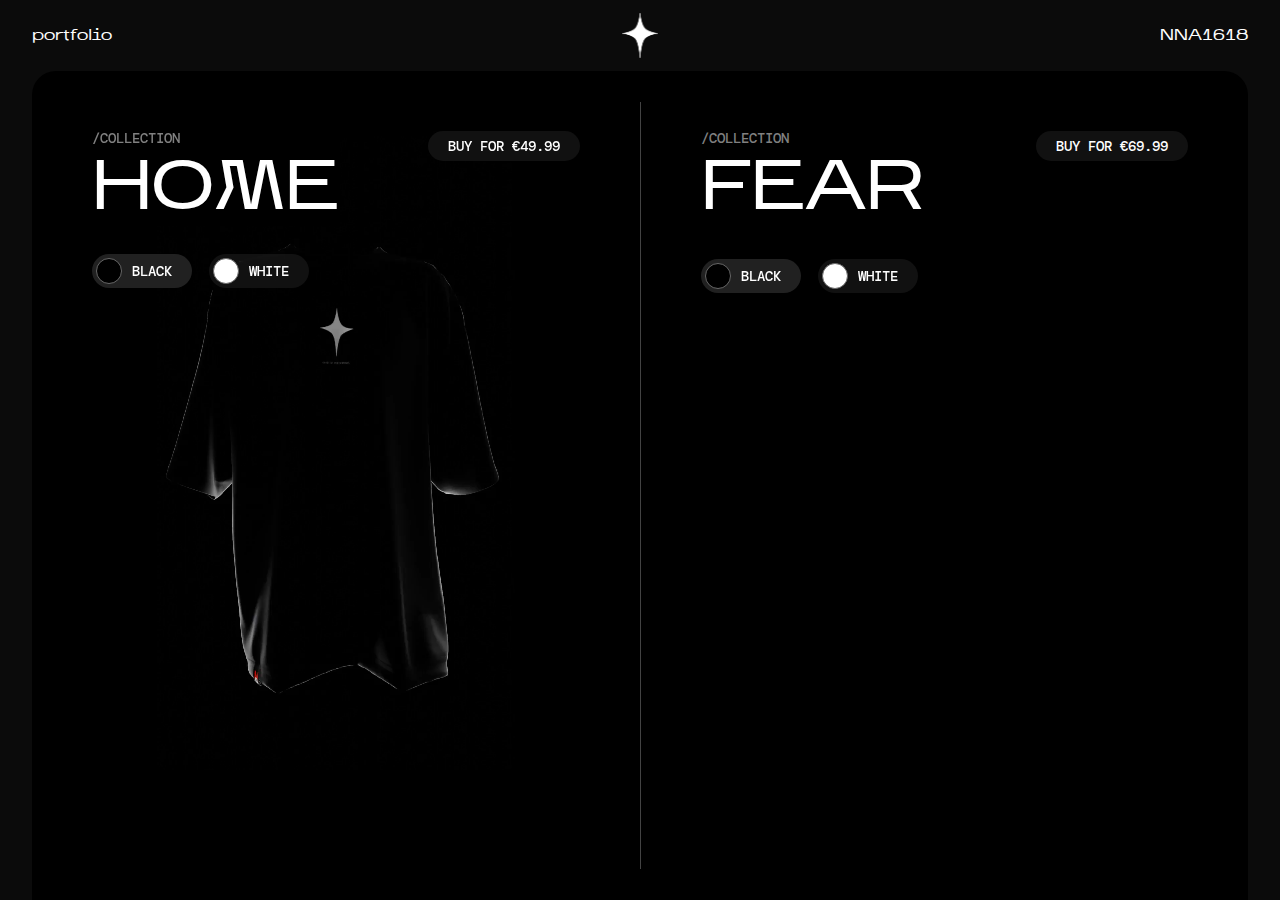
==== selectPage.html @ 1e80dc97 "Initial commit" ====
<!DOCTYPE html>
<html lang="en">
	<head>
		<meta charset="UTF-8" />
		<meta name="viewport" content="width=device-width, initial-scale=1.0" />
		<link rel="stylesheet" href="assets/styles/output.css" />

		<title>NNA1618</title>
	</head>
	<body class="bg-[#0B0B0B] h-screen">
		<div class="px-[32px] h-full">
			<div
				class="grid grid-cols-3 justify-between items-center py-[13px]"
				style="grid-template-columns: 100px 100px 100px"
			>
				<a href="/index.html" class="">
					<p class="text-left">portfolio</p>
				</a>
				<a href="/index.html" class="flex justify-center">
					<img src="./assets/img/star.png" alt="" class="h-[45px]" />
				</a>
				<a href="/index.html" class="">
					<p class="text-right">NNA1618</p>
				</a>
			</div>

			<div
				class="rounded-t-[24px] h-full bg-black overflow-hidden wrapper relative"
			>
				<div class="flex flex-row justify-between w-full h-full">
					<!-- левая карточка  -->
					<div class="p-[60px] flex flex-row w-full">
						<div
							class="bg-black z-50 movable-block overflow-hidden"
							id="movable-block"
						>
							<div
								class="h-full flex flex-col items-center justify-stretch"
								id="item-block1"
							>
								<div
									class="flex flex-col gap-[12px] movable-text h-full w-fit mr-auto justify-center"
									id="item-block1-margin"
								>
									<p
										class="font-dmMono text-sm uppercase leading-none text-[#808080] pl-0"
										id="movable-text"
									>
										/collection
									</p>

									<h2
										class="text-[70px] leading-none uppercase transition-all duration-700"
										id="movable-text-2"
									>
										home
									</h2>
								</div>

								<div
									class="hidden mb-[77px] scroll-image flex-col justify-center gap-[21px] place-self-center"
									id="hidden-scroll"
								>
									<img
										src="/assets/svg/scroll.svg"
										alt=""
										class="h-[77px]"
									/>
									<p
										class="text-base uppercase font-dmMono text-[#808080]"
									>
										SCROLL FOR MORE
									</p>
								</div>
							</div>

							<div
								class="h-full w-full flex flex-row justify-center items-center gap-[211px] hidden"
								id="item-block2"
							>
								<div
									class="w-fit h-fit"
									id="hover-video-parent"
								>
									<video
										class="rounded-lg shadow-lg h-[71dvh]"
										id="video-without-slide"
										muted
									>
										<source
											src="./assets/videos/home black.mp4"
										/>
										Your browser does not support the video
										tag.
									</video>
								</div>
								<div
									class="flex flex-col gap-[60px] max-w-[470px]"
								>
									<div class="flex flex-col gap-[20px]">
										<button
											class="w-fit"
											onclick="unMoveLeftBlock()"
										>
											<p
												class="font-dmMono text-sm text-[#808080] uppercase leading-none"
											>
												<- BACK TO STORE
											</p>
										</button>

										<h2 class="text-[70px] uppercase">
											home
										</h2>
									</div>

									<p
										class="font-dmMono text-sm leading-[26px] uppercase text-[#C8C8C8]"
									>
										Lorem ipsum dolor sit amet consectetur.
										Tempus proin eget sagittis habitant
										sagittis. Et dolor nibh non neque.
										Gravida gravida proin sit eget.
										Suspendisse pellentesque facilisi ut
										turpis tempus.
									</p>
									<div
										class="flex flex-row gap-[17px] relative z-10"
									>
										<div
											class="bg-[#8B8B8B3D] rounded-[111px] pl-[4px] py-[4px] pr-[20px] flex flex-row gap-2.5 items-center w-fit"
										>
											<div
												class="bg-black w-[26px] h-[26px] rounded-[111px] border-[1px] border-[#676767]"
											></div>
											<p
												class="font-dmMono text-sm leading-none uppercase"
											>
												black
											</p>
										</div>

										<div
											class="bg-[#8B8B8B1F] rounded-[111px] pl-[4px] py-[4px] pr-[20px] flex flex-row gap-2.5 items-center w-fit"
										>
											<div
												class="bg-white w-[26px] h-[26px] rounded-[111px] border-[1px] border-[#676767]"
											></div>
											<p
												class="font-dmMono text-sm leading-none uppercase"
											>
												white
											</p>
										</div>
									</div>
									<button
										class="rounded-[111px] bg-[#8B8B8B1F] py-[8px] px-[20px] h-fit hover:bg-[#8B8B8B3D] w-fit"
									>
										<p
											class="font-dmMono text-sm leading-none uppercase"
										>
											buy for €49.99
										</p>
									</button>
								</div>
							</div>
						</div>

						<div
							class="flex flex-col gap-[32px] w-full h-full relative z-10"
							id="hover-video-parent"
						>
							<div
								class="flex flex-row justify-end h-[91px] z-10"
							>
								<button
									id="animated-btn-sec-p"
									onclick="moveLeftBlock()"
									class="animated-btn-sec-p rounded-[111px] bg-[#8B8B8B1F] py-[8px] px-[20px] h-fit hover:bg-[#8B8B8B3D] hover:py-[20px] hover:px-10 transition-padding"
								>
									<p
										class="font-dmMono text-sm leading-none uppercase"
									>
										buy for €49.99
									</p>
								</button>
							</div>
							<div class="flex flex-row gap-[17px] relative z-10">
								<div
									class="bg-[#8B8B8B3D] rounded-[111px] pl-[4px] py-[4px] pr-[20px] flex flex-row gap-2.5 items-center w-fit"
								>
									<div
										class="bg-black w-[26px] h-[26px] rounded-[111px] border-[1px] border-[#676767]"
									></div>
									<p
										class="font-dmMono text-sm leading-none uppercase"
									>
										black
									</p>
								</div>

								<div
									class="bg-[#8B8B8B1F] rounded-[111px] pl-[4px] py-[4px] pr-[20px] flex flex-row gap-2.5 items-center w-fit"
								>
									<div
										class="bg-white w-[26px] h-[26px] rounded-[111px] border-[1px] border-[#676767]"
									></div>
									<p
										class="font-dmMono text-sm leading-none uppercase"
									>
										white
									</p>
								</div>
							</div>

							<video
								class="rounded-lg shadow-lg slide-in-video h-[71dvh] absolute -z-0"
								id="video"
								muted
							>
								<source src="./assets/videos/home black.mp4" />
								Your browser does not support the video tag.
							</video>
						</div>
					</div>
					<div class="py-[31px] h-full">
						<div class="bg-[#434343] h-full z-10 w-px"></div>
					</div>
					<!-- правая карточка  -->
					<div class="p-[60px] flex flex-row w-full">
						<div class="flex flex-col gap-[32px] w-full h-full">
							<div
								class="flex flex-col gap-[32px] w-full h-full relative"
								id="hover-video-parent"
							>
								<div class="flex flex-row justify-between z-10">
									<div class="flex flex-col gap-[12px]">
										<p
											class="font-dmMono text-sm uppercase leading-none text-[#808080]"
										>
											/collection
										</p>

										<h2
											class="text-[70px] leading-none uppercase"
										>
											fear
										</h2>
									</div>
									<button
										id="animated-btn-sec-p"
										class="animated-btn-sec-p rounded-[111px] bg-[#8B8B8B1F] py-[8px] px-[20px] h-fit hover:bg-[#8B8B8B3D] hover:py-[20px] hover:px-10 transition-padding"
									>
										<p
											class="font-dmMono text-sm leading-none uppercase"
										>
											buy for €69.99
										</p>
									</button>
								</div>
								<div
									class="flex flex-row gap-[17px] relative z-10"
								>
									<div
										class="bg-[#8B8B8B3D] rounded-[111px] pl-[4px] py-[4px] pr-[20px] flex flex-row gap-2.5 items-center w-fit"
									>
										<div
											class="bg-black w-[26px] h-[26px] rounded-[111px] border-[1px] border-[#676767]"
										></div>
										<p
											class="font-dmMono text-sm leading-none uppercase"
										>
											black
										</p>
									</div>

									<div
										class="bg-[#8B8B8B1F] rounded-[111px] pl-[4px] py-[4px] pr-[20px] flex flex-row gap-2.5 items-center w-fit"
									>
										<div
											class="bg-white w-[26px] h-[26px] rounded-[111px] border-[1px] border-[#676767]"
										></div>
										<p
											class="font-dmMono text-sm leading-none uppercase"
										>
											white
										</p>
									</div>
								</div>

								<video
									class="rounded-lg shadow-lg slide-in-video h-[71dvh] absolute -z-0"
									id="video"
									muted
								>
									<source src="assets/videos/sdf.mp4" />
									Your browser does not support the video tag.
								</video>
							</div>
						</div>
					</div>
				</div>
			</div>
		</div>
	</body>
	<script src="/assets/scripts/main.js"></script>
</html>
---- assets/styles/output.css ----
/*
! tailwindcss v3.4.4 | MIT License | https://tailwindcss.com
*/

/*
1. Prevent padding and border from affecting element width. (https://github.com/mozdevs/cssremedy/issues/4)
2. Allow adding a border to an element by just adding a border-width. (https://github.com/tailwindcss/tailwindcss/pull/116)
*/

*,
::before,
::after {
  box-sizing: border-box;
  /* 1 */
  border-width: 0;
  /* 2 */
  border-style: solid;
  /* 2 */
  border-color: #e5e7eb;
  /* 2 */
}

::before,
::after {
  --tw-content: '';
}

/*
1. Use a consistent sensible line-height in all browsers.
2. Prevent adjustments of font size after orientation changes in iOS.
3. Use a more readable tab size.
4. Use the user's configured `sans` font-family by default.
5. Use the user's configured `sans` font-feature-settings by default.
6. Use the user's configured `sans` font-variation-settings by default.
7. Disable tap highlights on iOS
*/

html,
:host {
  line-height: 1.5;
  /* 1 */
  -webkit-text-size-adjust: 100%;
  /* 2 */
  -moz-tab-size: 4;
  /* 3 */
  -o-tab-size: 4;
     tab-size: 4;
  /* 3 */
  font-family: ui-sans-serif, system-ui, sans-serif, "Apple Color Emoji", "Segoe UI Emoji", "Segoe UI Symbol", "Noto Color Emoji";
  /* 4 */
  font-feature-settings: normal;
  /* 5 */
  font-variation-settings: normal;
  /* 6 */
  -webkit-tap-highlight-color: transparent;
  /* 7 */
}

/*
1. Remove the margin in all browsers.
2. Inherit line-height from `html` so users can set them as a class directly on the `html` element.
*/

body {
  margin: 0;
  /* 1 */
  line-height: inherit;
  /* 2 */
}

/*
1. Add the correct height in Firefox.
2. Correct the inheritance of border color in Firefox. (https://bugzilla.mozilla.org/show_bug.cgi?id=190655)
3. Ensure horizontal rules are visible by default.
*/

hr {
  height: 0;
  /* 1 */
  color: inherit;
  /* 2 */
  border-top-width: 1px;
  /* 3 */
}

/*
Add the correct text decoration in Chrome, Edge, and Safari.
*/

abbr:where([title]) {
  -webkit-text-decoration: underline dotted;
          text-decoration: underline dotted;
}

/*
Remove the default font size and weight for headings.
*/

h1,
h2,
h3,
h4,
h5,
h6 {
  font-size: inherit;
  font-weight: inherit;
}

/*
Reset links to optimize for opt-in styling instead of opt-out.
*/

a {
  color: inherit;
  text-decoration: inherit;
}

/*
Add the correct font weight in Edge and Safari.
*/

b,
strong {
  font-weight: bolder;
}

/*
1. Use the user's configured `mono` font-family by default.
2. Use the user's configured `mono` font-feature-settings by default.
3. Use the user's configured `mono` font-variation-settings by default.
4. Correct the odd `em` font sizing in all browsers.
*/

code,
kbd,
samp,
pre {
  font-family: ui-monospace, SFMono-Regular, Menlo, Monaco, Consolas, "Liberation Mono", "Courier New", monospace;
  /* 1 */
  font-feature-settings: normal;
  /* 2 */
  font-variation-settings: normal;
  /* 3 */
  font-size: 1em;
  /* 4 */
}

/*
Add the correct font size in all browsers.
*/

small {
  font-size: 80%;
}

/*
Prevent `sub` and `sup` elements from affecting the line height in all browsers.
*/

sub,
sup {
  font-size: 75%;
  line-height: 0;
  position: relative;
  vertical-align: baseline;
}

sub {
  bottom: -0.25em;
}

sup {
  top: -0.5em;
}

/*
1. Remove text indentation from table contents in Chrome and Safari. (https://bugs.chromium.org/p/chromium/issues/detail?id=999088, https://bugs.webkit.org/show_bug.cgi?id=201297)
2. Correct table border color inheritance in all Chrome and Safari. (https://bugs.chromium.org/p/chromium/issues/detail?id=935729, https://bugs.webkit.org/show_bug.cgi?id=195016)
3. Remove gaps between table borders by default.
*/

table {
  text-indent: 0;
  /* 1 */
  border-color: inherit;
  /* 2 */
  border-collapse: collapse;
  /* 3 */
}

/*
1. Change the font styles in all browsers.
2. Remove the margin in Firefox and Safari.
3. Remove default padding in all browsers.
*/

button,
input,
optgroup,
select,
textarea {
  font-family: inherit;
  /* 1 */
  font-feature-settings: inherit;
  /* 1 */
  font-variation-settings: inherit;
  /* 1 */
  font-size: 100%;
  /* 1 */
  font-weight: inherit;
  /* 1 */
  line-height: inherit;
  /* 1 */
  letter-spacing: inherit;
  /* 1 */
  color: inherit;
  /* 1 */
  margin: 0;
  /* 2 */
  padding: 0;
  /* 3 */
}

/*
Remove the inheritance of text transform in Edge and Firefox.
*/

button,
select {
  text-transform: none;
}

/*
1. Correct the inability to style clickable types in iOS and Safari.
2. Remove default button styles.
*/

button,
input:where([type='button']),
input:where([type='reset']),
input:where([type='submit']) {
  -webkit-appearance: button;
  /* 1 */
  background-color: transparent;
  /* 2 */
  background-image: none;
  /* 2 */
}

/*
Use the modern Firefox focus style for all focusable elements.
*/

:-moz-focusring {
  outline: auto;
}

/*
Remove the additional `:invalid` styles in Firefox. (https://github.com/mozilla/gecko-dev/blob/2f9eacd9d3d995c937b4251a5557d95d494c9be1/layout/style/res/forms.css#L728-L737)
*/

:-moz-ui-invalid {
  box-shadow: none;
}

/*
Add the correct vertical alignment in Chrome and Firefox.
*/

progress {
  vertical-align: baseline;
}

/*
Correct the cursor style of increment and decrement buttons in Safari.
*/

::-webkit-inner-spin-button,
::-webkit-outer-spin-button {
  height: auto;
}

/*
1. Correct the odd appearance in Chrome and Safari.
2. Correct the outline style in Safari.
*/

[type='search'] {
  -webkit-appearance: textfield;
  /* 1 */
  outline-offset: -2px;
  /* 2 */
}

/*
Remove the inner padding in Chrome and Safari on macOS.
*/

::-webkit-search-decoration {
  -webkit-appearance: none;
}

/*
1. Correct the inability to style clickable types in iOS and Safari.
2. Change font properties to `inherit` in Safari.
*/

::-webkit-file-upload-button {
  -webkit-appearance: button;
  /* 1 */
  font: inherit;
  /* 2 */
}

/*
Add the correct display in Chrome and Safari.
*/

summary {
  display: list-item;
}

/*
Removes the default spacing and border for appropriate elements.
*/

blockquote,
dl,
dd,
h1,
h2,
h3,
h4,
h5,
h6,
hr,
figure,
p,
pre {
  margin: 0;
}

fieldset {
  margin: 0;
  padding: 0;
}

legend {
  padding: 0;
}

ol,
ul,
menu {
  list-style: none;
  margin: 0;
  padding: 0;
}

/*
Reset default styling for dialogs.
*/

dialog {
  padding: 0;
}

/*
Prevent resizing textareas horizontally by default.
*/

textarea {
  resize: vertical;
}

/*
1. Reset the default placeholder opacity in Firefox. (https://github.com/tailwindlabs/tailwindcss/issues/3300)
2. Set the default placeholder color to the user's configured gray 400 color.
*/

input::-moz-placeholder, textarea::-moz-placeholder {
  opacity: 1;
  /* 1 */
  color: #9ca3af;
  /* 2 */
}

input::placeholder,
textarea::placeholder {
  opacity: 1;
  /* 1 */
  color: #9ca3af;
  /* 2 */
}

/*
Set the default cursor for buttons.
*/

button,
[role="button"] {
  cursor: pointer;
}

/*
Make sure disabled buttons don't get the pointer cursor.
*/

:disabled {
  cursor: default;
}

/*
1. Make replaced elements `display: block` by default. (https://github.com/mozdevs/cssremedy/issues/14)
2. Add `vertical-align: middle` to align replaced elements more sensibly by default. (https://github.com/jensimmons/cssremedy/issues/14#issuecomment-634934210)
   This can trigger a poorly considered lint error in some tools but is included by design.
*/

img,
svg,
video,
canvas,
audio,
iframe,
embed,
object {
  display: block;
  /* 1 */
  vertical-align: middle;
  /* 2 */
}

/*
Constrain images and videos to the parent width and preserve their intrinsic aspect ratio. (https://github.com/mozdevs/cssremedy/issues/14)
*/

img,
video {
  max-width: 100%;
  height: auto;
}

/* Make elements with the HTML hidden attribute stay hidden by default */

[hidden] {
  display: none;
}

*, ::before, ::after {
  --tw-border-spacing-x: 0;
  --tw-border-spacing-y: 0;
  --tw-translate-x: 0;
  --tw-translate-y: 0;
  --tw-rotate: 0;
  --tw-skew-x: 0;
  --tw-skew-y: 0;
  --tw-scale-x: 1;
  --tw-scale-y: 1;
  --tw-pan-x:  ;
  --tw-pan-y:  ;
  --tw-pinch-zoom:  ;
  --tw-scroll-snap-strictness: proximity;
  --tw-gradient-from-position:  ;
  --tw-gradient-via-position:  ;
  --tw-gradient-to-position:  ;
  --tw-ordinal:  ;
  --tw-slashed-zero:  ;
  --tw-numeric-figure:  ;
  --tw-numeric-spacing:  ;
  --tw-numeric-fraction:  ;
  --tw-ring-inset:  ;
  --tw-ring-offset-width: 0px;
  --tw-ring-offset-color: #fff;
  --tw-ring-color: rgb(59 130 246 / 0.5);
  --tw-ring-offset-shadow: 0 0 #0000;
  --tw-ring-shadow: 0 0 #0000;
  --tw-shadow: 0 0 #0000;
  --tw-shadow-colored: 0 0 #0000;
  --tw-blur:  ;
  --tw-brightness:  ;
  --tw-contrast:  ;
  --tw-grayscale:  ;
  --tw-hue-rotate:  ;
  --tw-invert:  ;
  --tw-saturate:  ;
  --tw-sepia:  ;
  --tw-drop-shadow:  ;
  --tw-backdrop-blur:  ;
  --tw-backdrop-brightness:  ;
  --tw-backdrop-contrast:  ;
  --tw-backdrop-grayscale:  ;
  --tw-backdrop-hue-rotate:  ;
  --tw-backdrop-invert:  ;
  --tw-backdrop-opacity:  ;
  --tw-backdrop-saturate:  ;
  --tw-backdrop-sepia:  ;
  --tw-contain-size:  ;
  --tw-contain-layout:  ;
  --tw-contain-paint:  ;
  --tw-contain-style:  ;
}

::backdrop {
  --tw-border-spacing-x: 0;
  --tw-border-spacing-y: 0;
  --tw-translate-x: 0;
  --tw-translate-y: 0;
  --tw-rotate: 0;
  --tw-skew-x: 0;
  --tw-skew-y: 0;
  --tw-scale-x: 1;
  --tw-scale-y: 1;
  --tw-pan-x:  ;
  --tw-pan-y:  ;
  --tw-pinch-zoom:  ;
  --tw-scroll-snap-strictness: proximity;
  --tw-gradient-from-position:  ;
  --tw-gradient-via-position:  ;
  --tw-gradient-to-position:  ;
  --tw-ordinal:  ;
  --tw-slashed-zero:  ;
  --tw-numeric-figure:  ;
  --tw-numeric-spacing:  ;
  --tw-numeric-fraction:  ;
  --tw-ring-inset:  ;
  --tw-ring-offset-width: 0px;
  --tw-ring-offset-color: #fff;
  --tw-ring-color: rgb(59 130 246 / 0.5);
  --tw-ring-offset-shadow: 0 0 #0000;
  --tw-ring-shadow: 0 0 #0000;
  --tw-shadow: 0 0 #0000;
  --tw-shadow-colored: 0 0 #0000;
  --tw-blur:  ;
  --tw-brightness:  ;
  --tw-contrast:  ;
  --tw-grayscale:  ;
  --tw-hue-rotate:  ;
  --tw-invert:  ;
  --tw-saturate:  ;
  --tw-sepia:  ;
  --tw-drop-shadow:  ;
  --tw-backdrop-blur:  ;
  --tw-backdrop-brightness:  ;
  --tw-backdrop-contrast:  ;
  --tw-backdrop-grayscale:  ;
  --tw-backdrop-hue-rotate:  ;
  --tw-backdrop-invert:  ;
  --tw-backdrop-opacity:  ;
  --tw-backdrop-saturate:  ;
  --tw-backdrop-sepia:  ;
  --tw-contain-size:  ;
  --tw-contain-layout:  ;
  --tw-contain-paint:  ;
  --tw-contain-style:  ;
}

.pointer-events-none {
  pointer-events: none;
}

.absolute {
  position: absolute;
}

.relative {
  position: relative;
}

.-left-8 {
  left: -2rem;
}

.-right-\[32px\] {
  right: -32px;
}

.bottom-\[-32px\] {
  bottom: -32px;
}

.left-0 {
  left: 0px;
}

.left-1\/4 {
  left: 25%;
}

.left-8 {
  left: 2rem;
}

.right-0 {
  right: 0px;
}

.top-0 {
  top: 0px;
}

.top-\[-10px\] {
  top: -10px;
}

.top-\[-120px\] {
  top: -120px;
}

.top-\[-1250px\] {
  top: -1250px;
}

.top-\[-32px\] {
  top: -32px;
}

.top-\[1250px\] {
  top: 1250px;
}

.top-\[32px\] {
  top: 32px;
}

.-z-0 {
  z-index: 0;
}

.z-10 {
  z-index: 10;
}

.z-20 {
  z-index: 20;
}

.z-30 {
  z-index: 30;
}

.z-50 {
  z-index: 50;
}

.col-span-1 {
  grid-column: span 1 / span 1;
}

.mx-auto {
  margin-left: auto;
  margin-right: auto;
}

.mb-\[77px\] {
  margin-bottom: 77px;
}

.mr-auto {
  margin-right: auto;
}

.block {
  display: block;
}

.flex {
  display: flex;
}

.grid {
  display: grid;
}

.hidden {
  display: none;
}

.h-\[250px\] {
  height: 250px;
}

.h-\[26px\] {
  height: 26px;
}

.h-\[45px\] {
  height: 45px;
}

.h-\[71dvh\] {
  height: 71dvh;
}

.h-\[77px\] {
  height: 77px;
}

.h-\[91px\] {
  height: 91px;
}

.h-dvh {
  height: 100dvh;
}

.h-fit {
  height: -moz-fit-content;
  height: fit-content;
}

.h-full {
  height: 100%;
}

.h-px {
  height: 1px;
}

.h-screen {
  height: 100vh;
}

.w-\[26px\] {
  width: 26px;
}

.w-\[400px\] {
  width: 400px;
}

.w-fit {
  width: -moz-fit-content;
  width: fit-content;
}

.w-full {
  width: 100%;
}

.w-px {
  width: 1px;
}

.max-w-\[470px\] {
  max-width: 470px;
}

.rotate-\[27deg\] {
  --tw-rotate: 27deg;
  transform: translate(var(--tw-translate-x), var(--tw-translate-y)) rotate(var(--tw-rotate)) skewX(var(--tw-skew-x)) skewY(var(--tw-skew-y)) scaleX(var(--tw-scale-x)) scaleY(var(--tw-scale-y));
}

.-skew-y-\[27deg\] {
  --tw-skew-y: -27deg;
  transform: translate(var(--tw-translate-x), var(--tw-translate-y)) rotate(var(--tw-rotate)) skewX(var(--tw-skew-x)) skewY(var(--tw-skew-y)) scaleX(var(--tw-scale-x)) scaleY(var(--tw-scale-y));
}

.scale-\[4\.5\] {
  --tw-scale-x: 4.5;
  --tw-scale-y: 4.5;
  transform: translate(var(--tw-translate-x), var(--tw-translate-y)) rotate(var(--tw-rotate)) skewX(var(--tw-skew-x)) skewY(var(--tw-skew-y)) scaleX(var(--tw-scale-x)) scaleY(var(--tw-scale-y));
}

.select-none {
  -webkit-user-select: none;
     -moz-user-select: none;
          user-select: none;
}

.grid-cols-3 {
  grid-template-columns: repeat(3, minmax(0, 1fr));
}

.flex-row {
  flex-direction: row;
}

.flex-col {
  flex-direction: column;
}

.items-center {
  align-items: center;
}

.justify-end {
  justify-content: flex-end;
}

.justify-center {
  justify-content: center;
}

.justify-between {
  justify-content: space-between;
}

.justify-stretch {
  justify-content: stretch;
}

.gap-2 {
  gap: 0.5rem;
}

.gap-2\.5 {
  gap: 0.625rem;
}

.gap-\[12px\] {
  gap: 12px;
}

.gap-\[17px\] {
  gap: 17px;
}

.gap-\[20px\] {
  gap: 20px;
}

.gap-\[211px\] {
  gap: 211px;
}

.gap-\[21px\] {
  gap: 21px;
}

.gap-\[32px\] {
  gap: 32px;
}

.gap-\[60px\] {
  gap: 60px;
}

.place-self-center {
  place-self: center;
}

.self-end {
  align-self: flex-end;
}

.overflow-hidden {
  overflow: hidden;
}

.rounded-\[111px\] {
  border-radius: 111px;
}

.rounded-lg {
  border-radius: 0.5rem;
}

.rounded-xl {
  border-radius: 0.75rem;
}

.rounded-t-\[24px\] {
  border-top-left-radius: 24px;
  border-top-right-radius: 24px;
}

.border-\[1px\] {
  border-width: 1px;
}

.border-\[\#676767\] {
  --tw-border-opacity: 1;
  border-color: rgb(103 103 103 / var(--tw-border-opacity));
}

.bg-\[\#0B0B0B\] {
  --tw-bg-opacity: 1;
  background-color: rgb(11 11 11 / var(--tw-bg-opacity));
}

.bg-\[\#434343\] {
  --tw-bg-opacity: 1;
  background-color: rgb(67 67 67 / var(--tw-bg-opacity));
}

.bg-\[\#8B8B8B1F\] {
  background-color: #8B8B8B1F;
}

.bg-\[\#8B8B8B3D\] {
  background-color: #8B8B8B3D;
}

.bg-black {
  --tw-bg-opacity: 1;
  background-color: rgb(0 0 0 / var(--tw-bg-opacity));
}

.bg-white {
  --tw-bg-opacity: 1;
  background-color: rgb(255 255 255 / var(--tw-bg-opacity));
}

.p-\[60px\] {
  padding: 60px;
}

.px-\[20px\] {
  padding-left: 20px;
  padding-right: 20px;
}

.px-\[32px\] {
  padding-left: 32px;
  padding-right: 32px;
}

.px-\[41px\] {
  padding-left: 41px;
  padding-right: 41px;
}

.py-\[11px\] {
  padding-top: 11px;
  padding-bottom: 11px;
}

.py-\[13px\] {
  padding-top: 13px;
  padding-bottom: 13px;
}

.py-\[31px\] {
  padding-top: 31px;
  padding-bottom: 31px;
}

.py-\[4px\] {
  padding-top: 4px;
  padding-bottom: 4px;
}

.py-\[8px\] {
  padding-top: 8px;
  padding-bottom: 8px;
}

.pb-\[31px\] {
  padding-bottom: 31px;
}

.pl-0 {
  padding-left: 0px;
}

.pl-\[160px\] {
  padding-left: 160px;
}

.pl-\[4px\] {
  padding-left: 4px;
}

.pr-\[20px\] {
  padding-right: 20px;
}

.pt-\[31px\] {
  padding-top: 31px;
}

.pt-\[48px\] {
  padding-top: 48px;
}

.text-left {
  text-align: left;
}

.text-right {
  text-align: right;
}

.font-dmMono {
  font-family: DM Mono, sans-serif;
}

.text-\[124px\] {
  font-size: 124px;
}

.text-\[24px\] {
  font-size: 24px;
}

.text-\[70px\] {
  font-size: 70px;
}

.text-base {
  font-size: 1rem;
  line-height: 1.5rem;
}

.text-sm {
  font-size: 0.875rem;
  line-height: 1.25rem;
}

.uppercase {
  text-transform: uppercase;
}

.leading-\[26px\] {
  line-height: 26px;
}

.leading-none {
  line-height: 1;
}

.leading-normal {
  line-height: 1.5;
}

.text-\[\#808080\] {
  --tw-text-opacity: 1;
  color: rgb(128 128 128 / var(--tw-text-opacity));
}

.text-\[\#C8C8C8\] {
  --tw-text-opacity: 1;
  color: rgb(200 200 200 / var(--tw-text-opacity));
}

.shadow-lg {
  --tw-shadow: 0 10px 15px -3px rgb(0 0 0 / 0.1), 0 4px 6px -4px rgb(0 0 0 / 0.1);
  --tw-shadow-colored: 0 10px 15px -3px var(--tw-shadow-color), 0 4px 6px -4px var(--tw-shadow-color);
  box-shadow: var(--tw-ring-offset-shadow, 0 0 #0000), var(--tw-ring-shadow, 0 0 #0000), var(--tw-shadow);
}

.transition-all {
  transition-property: all;
  transition-timing-function: cubic-bezier(0.4, 0, 0.2, 1);
  transition-duration: 150ms;
}

.duration-700 {
  transition-duration: 700ms;
}

.ease-in-out {
  transition-timing-function: cubic-bezier(0.4, 0, 0.2, 1);
}

@font-face {
  font-family: 'Kharkiv Tone';

  src: url('/assets/fonts/kar.ttf');

  font-weight: 400;

  font-style: normal;
}

@font-face {
  font-family: 'DM Mono';

  src: url('/assets/fonts/DMMono-Medium.ttf');

  font-weight: 400;

  font-style: normal;
}

body {
  font-family: Kharkiv Tone, sans-serif;
  --tw-text-opacity: 1;
  color: rgb(255 255 255 / var(--tw-text-opacity));
}

/* текст 1 и 3 карточки */

.slide-in-text {
  transform: translateX(-100%);
  opacity: 0;
  transition: transform 2s ease-in-out, opacity 2s ease-in-out;
}

.slide-in-text-active {
  transform: translateX(0);
  opacity: 1;
}

/* кнопки 1 и 3 карточки */

.animated-btn {
  transform: translateX(+100%);
  opacity: 0;
  padding: 1rem;
  transition: transform 3s ease-in-out, opacity 3s ease-in-out,
		padding 0.3s ease-in-out;
}

.animated-btn-active {
  transform: translateX(0);
  opacity: 1;
}

.hover\:px-10:hover {
  padding: 2rem;
}

/* выезд видео */

.slide-in-video {
  transform: translate(-50%, 450%);
  left: 50%;
  transition: transform 3s ease-in-out;
}

.slide-in-video-active {
  transform: translate(-50%, 0);
}

/* 4 карточка */

.radial-gradient-bg {
  position: relative;
  height: 100%;
  width: 100%;
  overflow: hidden;
}

.radial-gradient-bg::before {
  content: '';
  position: absolute;
  top: 50%;
  left: 50%;
  width: 200%;
  height: 200%;
  background: radial-gradient(
		circle,
		rgba(255, 255, 255, 0.15) 0%,
		rgba(255, 255, 255, 0) 15%
	);
  transform: translate(-50%, -50%) scale(0);
  transition: transform 1s ease-in-out;
}

.radial-gradient-bg:hover::before {
  transform: translate(-50%, -50%) scale(1);
}

/* видео */

.video-container {
  width: 640px;
  height: 360px;
  overflow: hidden;
  position: relative;
}

.video-container video {
  width: 100%;
  height: 100%;
  -o-object-fit: cover;
     object-fit: cover;
}

.wrapper {
  height: calc(100dvh - 71px);
}

/* вторая страница */

.animated-btn-sec-p {
  transition: padding 0.3s ease-in-out;
}

.animated-btn-sec-p:hover {
  padding: 2rem;
}

.movable-block {
  transition: all 1s ease-in-out;
  height: 95px;
  width: 248px;
  position: absolute;
  top: 60px;
  left: 60px;
}

.movable-block-active {
  width: 100%;
  top: 0px;
  left: 0px;
  height: 100%;
}

.movable-text p {
  transition: padding 1s ease-in-out;
}

.scroll-image {
  opacity: 0;
  transition: opacity 6s ease-in-out;
}

.scroll-image-active {
  opacity: 1;
}

.hover\:bg-\[\#8B8B8B3D\]:hover {
  background-color: #8B8B8B3D;
}

.hover\:px-10:hover {
  padding-left: 2.5rem;
  padding-right: 2.5rem;
}

.hover\:py-\[20px\]:hover {
  padding-top: 20px;
  padding-bottom: 20px;
}

.group:hover .group-hover\:top-\[-100px\] {
  top: -100px;
}

.group:hover .group-hover\:top-\[100px\] {
  top: 100px;
}

.group:hover .group-hover\:rotate-\[18deg\] {
  --tw-rotate: 18deg;
  transform: translate(var(--tw-translate-x), var(--tw-translate-y)) rotate(var(--tw-rotate)) skewX(var(--tw-skew-x)) skewY(var(--tw-skew-y)) scaleX(var(--tw-scale-x)) scaleY(var(--tw-scale-y));
}

.group:hover .group-hover\:skew-y-\[-18deg\] {
  --tw-skew-y: -18deg;
  transform: translate(var(--tw-translate-x), var(--tw-translate-y)) rotate(var(--tw-rotate)) skewX(var(--tw-skew-x)) skewY(var(--tw-skew-y)) scaleX(var(--tw-scale-x)) scaleY(var(--tw-scale-y));
}

.group:hover .group-hover\:scale-x-\[1\.8\] {
  --tw-scale-x: 1.8;
  transform: translate(var(--tw-translate-x), var(--tw-translate-y)) rotate(var(--tw-rotate)) skewX(var(--tw-skew-x)) skewY(var(--tw-skew-y)) scaleX(var(--tw-scale-x)) scaleY(var(--tw-scale-y));
}
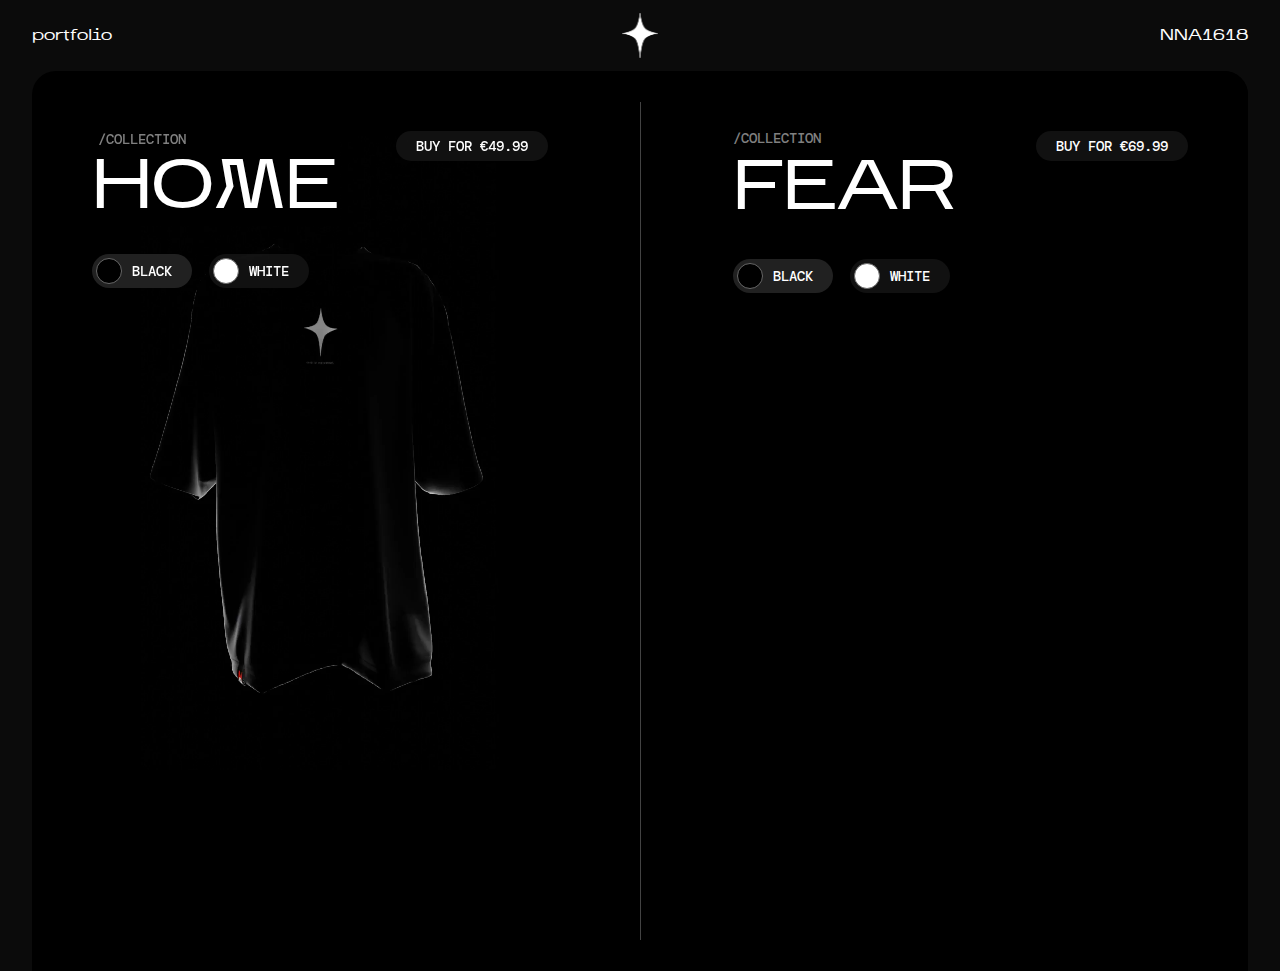
==== commit f6cef028: "3" ====
--- a/selectPage.html
+++ b/selectPage.html
@@ -3,51 +3,61 @@
 	<head>
 		<meta charset="UTF-8" />
 		<meta name="viewport" content="width=device-width, initial-scale=1.0" />
-		<link rel="stylesheet" href="assets/styles/output.css" />
+		<link rel="stylesheet" href="./assets/styles/output.css" />
 
 		<title>NNA1618</title>
 	</head>
-	<body class="bg-[#0B0B0B] h-screen">
-		<div class="px-[32px] h-full">
+	<body class="bg-[#0B0B0B] md:h-dvh h-full">
+		<div class="md:px-[32px] px-0 h-full" id="header">
 			<div
-				class="grid grid-cols-3 justify-between items-center py-[13px]"
-				style="grid-template-columns: 100px 100px 100px"
+				class="grid md:grid-cols-3 grid-cols-1 md:justify-between justify-center items-center py-[13px]"
+				style="
+					@media (min-width: 720px) {
+						grid-template-columns: 100px 100px 100px;
+					}
+				"
 			>
-				<a href="/index.html" class="">
+				<a href="/index.html" class="hidden md:block">
 					<p class="text-left">portfolio</p>
 				</a>
 				<a href="/index.html" class="flex justify-center">
 					<img src="./assets/img/star.png" alt="" class="h-[45px]" />
 				</a>
-				<a href="/index.html" class="">
+				<a href="/index.html" class="hidden md:block">
 					<p class="text-right">NNA1618</p>
 				</a>
 			</div>
 
 			<div
-				class="rounded-t-[24px] h-full bg-black overflow-hidden wrapper relative"
+				class="md:rounded-t-[24px] md:h-full bg-black xl:overflow-hidden wrapper relative"
 			>
-				<div class="flex flex-row justify-between w-full h-full">
+				<div
+					class="flex xl:flex-row flex-col justify-between w-full xl:h-full"
+				>
 					<!-- левая карточка  -->
-					<div class="p-[60px] flex flex-row w-full">
+					<div
+						class="md:p-[60px] p-[32px] flex flex-row w-full xl:h-full md:h-[550px] h-[575px] overflow-hidden"
+					>
 						<div
-							class="bg-black z-50 movable-block overflow-hidden"
+							class="bg-black z-50 movable-block overflow-auto md:overflow-hidden hidden-scroll-bar"
 							id="movable-block"
 						>
 							<div
-								class="h-full flex flex-col items-center justify-stretch"
+								class="h-full flex flex-col items-center justify-stretch duration-[1000ms]"
 								id="item-block1"
 							>
 								<div
-									class="flex flex-col gap-[12px] movable-text h-full w-fit mr-auto justify-center"
+									class="flex flex-col gap-[24px] movable-text h-full w-fit mr-auto justify-center"
 									id="item-block1-margin"
 								>
-									<p
-										class="font-dmMono text-sm uppercase leading-none text-[#808080] pl-0"
-										id="movable-text"
-									>
-										/collection
-									</p>
+									<div class="relative">
+										<p
+											class="absolute left-1/2 translate-x-[-134%] font-dmMono text-sm uppercase leading-none text-[#808080] pl-0 duration-500"
+											id="movable-text"
+										>
+											/collection
+										</p>
+									</div>
 
 									<h2
 										class="text-[70px] leading-none uppercase transition-all duration-700"
@@ -62,7 +72,7 @@
 									id="hidden-scroll"
 								>
 									<img
-										src="/assets/svg/scroll.svg"
+										src="./assets/svg/scroll.svg"
 										alt=""
 										class="h-[77px]"
 									/>
@@ -75,7 +85,7 @@
 							</div>
 
 							<div
-								class="h-full w-full flex flex-row justify-center items-center gap-[211px] hidden"
+								class="h-fit md:h-full w-full flex md:flex-row flex-col justify-center items-center xl:gap-[211px] gap-[90px] hidden bg-black"
 								id="item-block2"
 							>
 								<div
@@ -83,7 +93,7 @@
 									id="hover-video-parent"
 								>
 									<video
-										class="rounded-lg shadow-lg h-[71dvh]"
+										class="rounded-lg shadow-lg md:h-[71dvh] h-[58dvh]"
 										id="video-without-slide"
 										muted
 									>
@@ -95,7 +105,7 @@
 									</video>
 								</div>
 								<div
-									class="flex flex-col gap-[60px] max-w-[470px]"
+									class="flex flex-col gap-[60px] xl:max-w-[470px] md:max-w-[240px] p-[32px] md:p-0"
 								>
 									<div class="flex flex-col gap-[20px]">
 										<button
@@ -154,7 +164,7 @@
 										</div>
 									</div>
 									<button
-										class="rounded-[111px] bg-[#8B8B8B1F] py-[8px] px-[20px] h-fit hover:bg-[#8B8B8B3D] w-fit"
+										class="rounded-[111px] bg-[#8B8B8B1F] py-[8px] px-[20px] h-fit hover:bg-[#8B8B8B3D] w-fit mb-[102px] md:mb-0"
 									>
 										<p
 											class="font-dmMono text-sm leading-none uppercase"
@@ -176,7 +186,7 @@
 								<button
 									id="animated-btn-sec-p"
 									onclick="moveLeftBlock()"
-									class="animated-btn-sec-p rounded-[111px] bg-[#8B8B8B1F] py-[8px] px-[20px] h-fit hover:bg-[#8B8B8B3D] hover:py-[20px] hover:px-10 transition-padding"
+									class="md:relative absolute bottom-0 left-0 animated-btn-sec-p rounded-[111px] bg-[#8B8B8B1F] py-[8px] px-[20px] h-fit hover:bg-[#8B8B8B3D] hover:py-[20px] hover:px-10 transition-padding"
 								>
 									<p
 										class="font-dmMono text-sm leading-none uppercase"
@@ -214,7 +224,7 @@
 							</div>
 
 							<video
-								class="rounded-lg shadow-lg slide-in-video h-[71dvh] absolute -z-0"
+								class="rounded-lg shadow-lg slide-in-video md:h-[71dvh] h-[45dvh] absolute -z-0 top-[104px] md:top-0"
 								id="video"
 								muted
 							>
@@ -223,11 +233,16 @@
 							</video>
 						</div>
 					</div>
-					<div class="py-[31px] h-full">
-						<div class="bg-[#434343] h-full z-10 w-px"></div>
+
+					<div class="xl:py-[31px] py-0 px-[32px] relative z-10">
+						<div
+							class="bg-[#434343] md:h-full h-px md:w-px w-full"
+						></div>
 					</div>
 					<!-- правая карточка  -->
-					<div class="p-[60px] flex flex-row w-full">
+					<div
+						class="md:p-[60px] p-[32px] xl:h-full md:h-[550px] h-[575px] flex flex-row w-full overflow-hidden bg-black"
+					>
 						<div class="flex flex-col gap-[32px] w-full h-full">
 							<div
 								class="flex flex-col gap-[32px] w-full h-full relative"
@@ -249,7 +264,7 @@
 									</div>
 									<button
 										id="animated-btn-sec-p"
-										class="animated-btn-sec-p rounded-[111px] bg-[#8B8B8B1F] py-[8px] px-[20px] h-fit hover:bg-[#8B8B8B3D] hover:py-[20px] hover:px-10 transition-padding"
+										class="md:relative absolute bottom-0 animated-btn-sec-p rounded-[111px] bg-[#8B8B8B1F] py-[8px] px-[20px] h-fit hover:bg-[#8B8B8B3D] hover:py-[20px] hover:px-10 transition-padding"
 									>
 										<p
 											class="font-dmMono text-sm leading-none uppercase"
@@ -289,7 +304,7 @@
 								</div>
 
 								<video
-									class="rounded-lg shadow-lg slide-in-video h-[71dvh] absolute -z-0"
+									class="rounded-lg shadow-lg slide-in-video md:h-[71dvh] h-[45dvh] absolute -z-0 md:top-0 top-[115px]"
 									id="video"
 									muted
 								>
@@ -303,5 +318,5 @@
 			</div>
 		</div>
 	</body>
-	<script src="/assets/scripts/main.js"></script>
+	<script src="./assets/scripts/main.js"></script>
 </html>
--- a/assets/styles/output.css
+++ b/assets/styles/output.css
@@ -574,6 +574,10 @@
   right: -32px;
 }
 
+.bottom-0 {
+  bottom: 0px;
+}
+
 .bottom-\[-32px\] {
   bottom: -32px;
 }
@@ -582,6 +586,10 @@
   left: 0px;
 }
 
+.left-1\/2 {
+  left: 50%;
+}
+
 .left-1\/4 {
   left: 25%;
 }
@@ -598,14 +606,6 @@
   top: 0px;
 }
 
-.top-\[-10px\] {
-  top: -10px;
-}
-
-.top-\[-120px\] {
-  top: -120px;
-}
-
 .top-\[-1250px\] {
   top: -1250px;
 }
@@ -614,6 +614,14 @@
   top: -32px;
 }
 
+.top-\[104px\] {
+  top: 104px;
+}
+
+.top-\[115px\] {
+  top: 115px;
+}
+
 .top-\[1250px\] {
   top: 1250px;
 }
@@ -640,10 +648,6 @@
 
 .z-50 {
   z-index: 50;
-}
-
-.col-span-1 {
-  grid-column: span 1 / span 1;
 }
 
 .mx-auto {
@@ -651,6 +655,10 @@
   margin-right: auto;
 }
 
+.mb-\[102px\] {
+  margin-bottom: 102px;
+}
+
 .mb-\[77px\] {
   margin-bottom: 77px;
 }
@@ -675,20 +683,28 @@
   display: none;
 }
 
-.h-\[250px\] {
-  height: 250px;
-}
-
 .h-\[26px\] {
   height: 26px;
 }
 
+.h-\[400px\] {
+  height: 400px;
+}
+
+.h-\[45dvh\] {
+  height: 45dvh;
+}
+
 .h-\[45px\] {
   height: 45px;
 }
 
-.h-\[71dvh\] {
-  height: 71dvh;
+.h-\[575px\] {
+  height: 575px;
+}
+
+.h-\[58dvh\] {
+  height: 58dvh;
 }
 
 .h-\[77px\] {
@@ -699,8 +715,12 @@
   height: 91px;
 }
 
-.h-dvh {
-  height: 100dvh;
+.h-\[93\%\] {
+  height: 93%;
+}
+
+.h-\[99\%\] {
+  height: 99%;
 }
 
 .h-fit {
@@ -716,16 +736,12 @@
   height: 1px;
 }
 
-.h-screen {
-  height: 100vh;
+.w-\[200px\] {
+  width: 200px;
 }
 
 .w-\[26px\] {
   width: 26px;
-}
-
-.w-\[400px\] {
-  width: 400px;
 }
 
 .w-fit {
@@ -737,12 +753,18 @@
   width: 100%;
 }
 
-.w-px {
-  width: 1px;
-}
-
 .max-w-\[470px\] {
   max-width: 470px;
+}
+
+.translate-x-\[-134\%\] {
+  --tw-translate-x: -134%;
+  transform: translate(var(--tw-translate-x), var(--tw-translate-y)) rotate(var(--tw-rotate)) skewX(var(--tw-skew-x)) skewY(var(--tw-skew-y)) scaleX(var(--tw-scale-x)) scaleY(var(--tw-scale-y));
+}
+
+.translate-x-\[-50\%\] {
+  --tw-translate-x: -50%;
+  transform: translate(var(--tw-translate-x), var(--tw-translate-y)) rotate(var(--tw-rotate)) skewX(var(--tw-skew-x)) skewY(var(--tw-skew-y)) scaleX(var(--tw-scale-x)) scaleY(var(--tw-scale-y));
 }
 
 .rotate-\[27deg\] {
@@ -767,8 +789,8 @@
           user-select: none;
 }
 
-.grid-cols-3 {
-  grid-template-columns: repeat(3, minmax(0, 1fr));
+.grid-cols-1 {
+  grid-template-columns: repeat(1, minmax(0, 1fr));
 }
 
 .flex-row {
@@ -807,6 +829,10 @@
   gap: 0.625rem;
 }
 
+.gap-4 {
+  gap: 1rem;
+}
+
 .gap-\[12px\] {
   gap: 12px;
 }
@@ -819,14 +845,14 @@
   gap: 20px;
 }
 
-.gap-\[211px\] {
-  gap: 211px;
-}
-
 .gap-\[21px\] {
   gap: 21px;
 }
 
+.gap-\[24px\] {
+  gap: 24px;
+}
+
 .gap-\[32px\] {
   gap: 32px;
 }
@@ -835,6 +861,10 @@
   gap: 60px;
 }
 
+.gap-\[90px\] {
+  gap: 90px;
+}
+
 .place-self-center {
   place-self: center;
 }
@@ -843,6 +873,10 @@
   align-self: flex-end;
 }
 
+.overflow-auto {
+  overflow: auto;
+}
+
 .overflow-hidden {
   overflow: hidden;
 }
@@ -857,11 +891,6 @@
 
 .rounded-xl {
   border-radius: 0.75rem;
-}
-
-.rounded-t-\[24px\] {
-  border-top-left-radius: 24px;
-  border-top-right-radius: 24px;
 }
 
 .border-\[1px\] {
@@ -901,8 +930,13 @@
   background-color: rgb(255 255 255 / var(--tw-bg-opacity));
 }
 
-.p-\[60px\] {
-  padding: 60px;
+.p-\[32px\] {
+  padding: 32px;
+}
+
+.px-0 {
+  padding-left: 0px;
+  padding-right: 0px;
 }
 
 .px-\[20px\] {
@@ -920,6 +954,11 @@
   padding-right: 41px;
 }
 
+.py-0 {
+  padding-top: 0px;
+  padding-bottom: 0px;
+}
+
 .py-\[11px\] {
   padding-top: 11px;
   padding-bottom: 11px;
@@ -930,11 +969,6 @@
   padding-bottom: 13px;
 }
 
-.py-\[31px\] {
-  padding-top: 31px;
-  padding-bottom: 31px;
-}
-
 .py-\[4px\] {
   padding-top: 4px;
   padding-bottom: 4px;
@@ -953,10 +987,6 @@
   padding-left: 0px;
 }
 
-.pl-\[160px\] {
-  padding-left: 160px;
-}
-
 .pl-\[4px\] {
   padding-left: 4px;
 }
@@ -965,12 +995,8 @@
   padding-right: 20px;
 }
 
-.pt-\[31px\] {
-  padding-top: 31px;
-}
-
-.pt-\[48px\] {
-  padding-top: 48px;
+.pt-\[32px\] {
+  padding-top: 32px;
 }
 
 .text-left {
@@ -983,10 +1009,6 @@
 
 .font-dmMono {
   font-family: DM Mono, sans-serif;
-}
-
-.text-\[124px\] {
-  font-size: 124px;
 }
 
 .text-\[24px\] {
@@ -1045,8 +1067,16 @@
   transition-duration: 150ms;
 }
 
+.duration-500 {
+  transition-duration: 500ms;
+}
+
 .duration-700 {
   transition-duration: 700ms;
+}
+
+.duration-\[1000ms\] {
+  transition-duration: 1000ms;
 }
 
 .ease-in-out {
@@ -1094,21 +1124,39 @@
 
 /* кнопки 1 и 3 карточки */
 
-.animated-btn {
-  transform: translateX(+100%);
-  opacity: 0;
-  padding: 1rem;
-  transition: transform 3s ease-in-out, opacity 3s ease-in-out,
-		padding 0.3s ease-in-out;
-}
-
-.animated-btn-active {
-  transform: translateX(0);
-  opacity: 1;
-}
-
-.hover\:px-10:hover {
-  padding: 2rem;
+@media (max-width: 720px) {
+  .animated-btn {
+    position: relative;
+    left: 50%;
+    z-index: 20;
+    transform: translateX(-50%);
+    opacity: 0;
+    transition: transform 3s ease-in-out, opacity 3s ease-in-out,
+			padding 0.3s ease-in-out;
+  }
+
+  .animated-btn-active {
+    opacity: 1;
+  }
+}
+
+@media (min-width: 720px) {
+  .animated-btn {
+    transform: translateX(+100%);
+    opacity: 0;
+    padding: 1rem;
+    transition: transform 3s ease-in-out, opacity 3s ease-in-out,
+			padding 0.3s ease-in-out;
+  }
+
+  .animated-btn-active {
+    transform: translateX(0);
+    opacity: 1;
+  }
+
+  .hover\:px-10:hover {
+    padding: 2rem;
+  }
 }
 
 /* выезд видео */
@@ -1127,7 +1175,7 @@
 
 .radial-gradient-bg {
   position: relative;
-  height: 100%;
+  /* height: 100%; */
   width: 100%;
   overflow: hidden;
 }
@@ -1168,8 +1216,28 @@
      object-fit: cover;
 }
 
-.wrapper {
-  height: calc(100dvh - 71px);
+@media (max-width: 720px) {
+  .wrapper {
+    height: 100%;
+  }
+}
+
+@media (min-width: 720px) {
+  .wrapper {
+    height: calc(100dvh - 71px);
+  }
+}
+
+@media (max-width: 720px) {
+  .reverse-wrapper {
+    height: calc(100dvh - 71px);
+  }
+}
+
+@media (min-width: 720px) {
+  .reverse-wrapper {
+    height: 100%;
+  }
 }
 
 /* вторая страница */
@@ -1182,24 +1250,40 @@
   padding: 2rem;
 }
 
-.movable-block {
-  transition: all 1s ease-in-out;
-  height: 95px;
-  width: 248px;
-  position: absolute;
-  top: 60px;
-  left: 60px;
-}
-
-.movable-block-active {
-  width: 100%;
-  top: 0px;
-  left: 0px;
-  height: 100%;
-}
-
-.movable-text p {
-  transition: padding 1s ease-in-out;
+@media (max-width: 720px) {
+  .movable-block {
+    transition: all 1s ease-in-out;
+    height: 95px;
+    width: 248px;
+    position: absolute;
+    top: 32px;
+    left: 32px;
+  }
+
+  .movable-block-active {
+    width: 100%;
+    top: 0px;
+    left: 0px;
+    height: calc(100dvh - 71px);
+  }
+}
+
+@media (min-width: 720px) {
+  .movable-block {
+    transition: all 1s ease-in-out;
+    height: 95px;
+    width: 248px;
+    position: absolute;
+    top: 60px;
+    left: 60px;
+  }
+
+  .movable-block-active {
+    width: 100%;
+    top: 0px;
+    left: 0px;
+    height: 100%;
+  }
 }
 
 .scroll-image {
@@ -1211,6 +1295,18 @@
   opacity: 1;
 }
 
+.hidden-scroll-bar::-webkit-scrollbar {
+  display: none;
+  /* Safari and Chrome browsers */
+}
+
+.hidden-scroll-bar {
+  -ms-overflow-style: none;
+  /* IE and Edge */
+  scrollbar-width: none;
+  /* mozilla */
+}
+
 .hover\:bg-\[\#8B8B8B3D\]:hover {
   background-color: #8B8B8B3D;
 }
@@ -1247,3 +1343,160 @@
   --tw-scale-x: 1.8;
   transform: translate(var(--tw-translate-x), var(--tw-translate-y)) rotate(var(--tw-rotate)) skewX(var(--tw-skew-x)) skewY(var(--tw-skew-y)) scaleX(var(--tw-scale-x)) scaleY(var(--tw-scale-y));
 }
+
+@media (min-width: 720px) {
+  .md\:relative {
+    position: relative;
+  }
+
+  .md\:top-0 {
+    top: 0px;
+  }
+
+  .md\:top-\[-10px\] {
+    top: -10px;
+  }
+
+  .md\:top-\[-120px\] {
+    top: -120px;
+  }
+
+  .md\:mx-0 {
+    margin-left: 0px;
+    margin-right: 0px;
+  }
+
+  .md\:mb-0 {
+    margin-bottom: 0px;
+  }
+
+  .md\:block {
+    display: block;
+  }
+
+  .md\:h-\[250px\] {
+    height: 250px;
+  }
+
+  .md\:h-\[550px\] {
+    height: 550px;
+  }
+
+  .md\:h-\[71dvh\] {
+    height: 71dvh;
+  }
+
+  .md\:h-auto {
+    height: auto;
+  }
+
+  .md\:h-dvh {
+    height: 100dvh;
+  }
+
+  .md\:h-full {
+    height: 100%;
+  }
+
+  .md\:w-\[400px\] {
+    width: 400px;
+  }
+
+  .md\:w-px {
+    width: 1px;
+  }
+
+  .md\:max-w-\[240px\] {
+    max-width: 240px;
+  }
+
+  .md\:grid-cols-3 {
+    grid-template-columns: repeat(3, minmax(0, 1fr));
+  }
+
+  .md\:flex-row {
+    flex-direction: row;
+  }
+
+  .md\:items-end {
+    align-items: flex-end;
+  }
+
+  .md\:justify-between {
+    justify-content: space-between;
+  }
+
+  .md\:gap-\[211px\] {
+    gap: 211px;
+  }
+
+  .md\:overflow-hidden {
+    overflow: hidden;
+  }
+
+  .md\:rounded-t-\[24px\] {
+    border-top-left-radius: 24px;
+    border-top-right-radius: 24px;
+  }
+
+  .md\:p-0 {
+    padding: 0px;
+  }
+
+  .md\:p-\[60px\] {
+    padding: 60px;
+  }
+
+  .md\:px-0 {
+    padding-left: 0px;
+    padding-right: 0px;
+  }
+
+  .md\:px-\[32px\] {
+    padding-left: 32px;
+    padding-right: 32px;
+  }
+
+  .md\:pb-\[31px\] {
+    padding-bottom: 31px;
+  }
+
+  .md\:pt-\[31px\] {
+    padding-top: 31px;
+  }
+
+  .md\:pt-\[48px\] {
+    padding-top: 48px;
+  }
+
+  .md\:text-\[124px\] {
+    font-size: 124px;
+  }
+}
+
+@media (min-width: 1200px) {
+  .xl\:h-full {
+    height: 100%;
+  }
+
+  .xl\:max-w-\[470px\] {
+    max-width: 470px;
+  }
+
+  .xl\:flex-row {
+    flex-direction: row;
+  }
+
+  .xl\:gap-\[211px\] {
+    gap: 211px;
+  }
+
+  .xl\:overflow-hidden {
+    overflow: hidden;
+  }
+
+  .xl\:py-\[31px\] {
+    padding-top: 31px;
+    padding-bottom: 31px;
+  }
+}
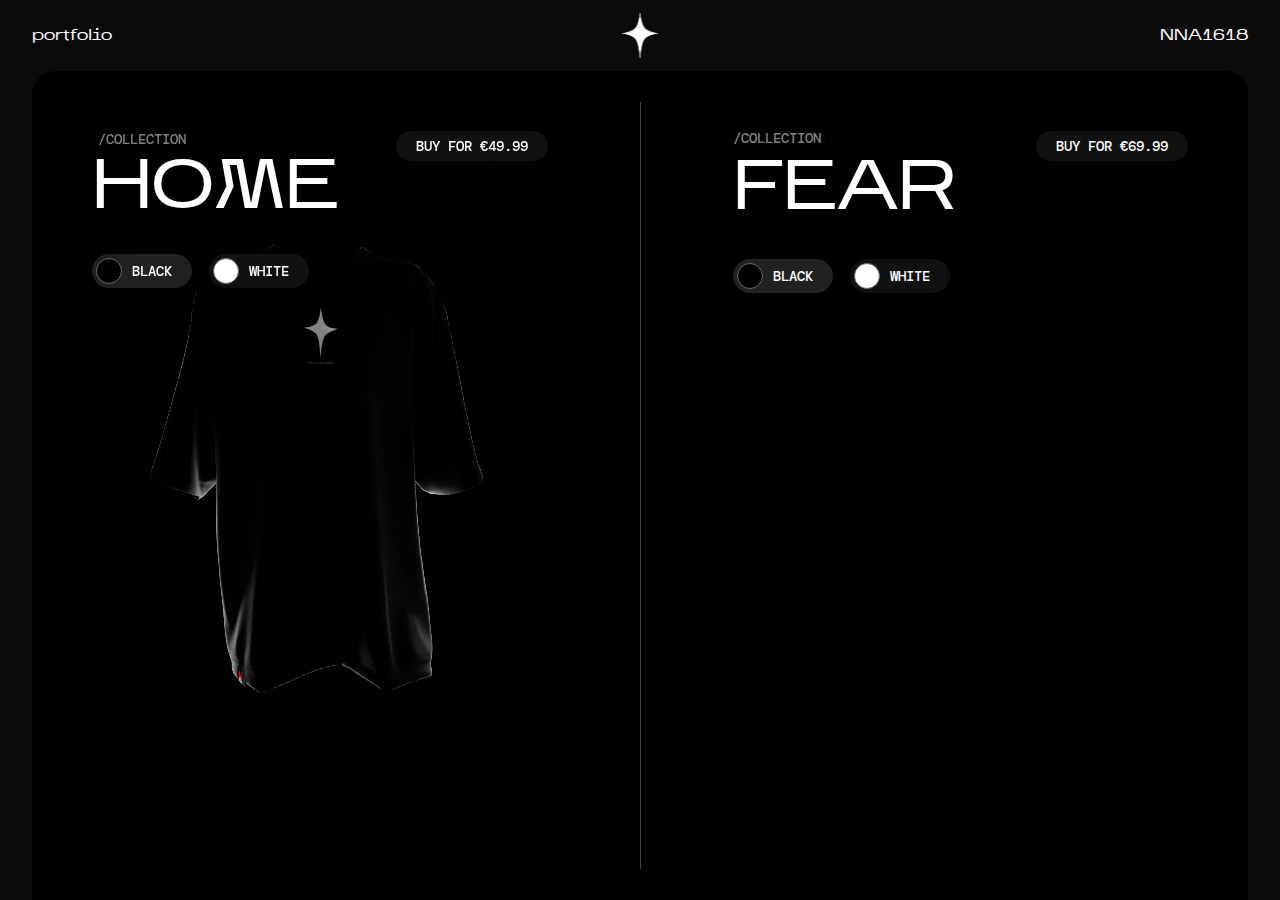
==== commit 20545bba: "4" ====
--- a/selectPage.html
+++ b/selectPage.html
@@ -29,7 +29,7 @@
 			</div>
 
 			<div
-				class="md:rounded-t-[24px] md:h-full bg-black xl:overflow-hidden wrapper relative"
+				class="md:rounded-t-[24px] bg-black xl:overflow-hidden wrapper relative"
 			>
 				<div
 					class="flex xl:flex-row flex-col justify-between w-full xl:h-full"
@@ -93,7 +93,21 @@
 									id="hover-video-parent"
 								>
 									<video
-										class="rounded-lg shadow-lg md:h-[71dvh] h-[58dvh]"
+										class="rounded-lg shadow-lg h-[58vh] md:hidden block"
+										id="video-without-slide"
+										muted
+										autoplay
+										playsinline
+										loop
+									>
+										<source
+											src="./assets/videos/home black.mp4"
+										/>
+										Your browser does not support the video
+										tag.
+									</video>
+									<video
+										class="rounded-lg shadow-lg md:h-[71dvh] h-[58dvh] md:block hidden"
 										id="video-without-slide"
 										muted
 									>
@@ -224,7 +238,18 @@
 							</div>
 
 							<video
-								class="rounded-lg shadow-lg slide-in-video md:h-[71dvh] h-[45dvh] absolute -z-0 top-[104px] md:top-0"
+								class="rounded-lg shadow-lg slide-in-video md:h-[71vh] h-[45vh] absolute -z-0 top-[104px] md:top-0 md:hidden block"
+								id="video"
+								muted
+								autoplay
+								playsinline
+								loop
+							>
+								<source src="./assets/videos/home black.mp4" />
+								Your browser does not support the video tag.
+							</video>
+							<video
+								class="rounded-lg shadow-lg slide-in-video md:h-[71dvh] h-[45dvh] absolute -z-0 top-[104px] md:top-0 hidden md:block"
 								id="video"
 								muted
 							>
@@ -304,7 +329,18 @@
 								</div>
 
 								<video
-									class="rounded-lg shadow-lg slide-in-video md:h-[71dvh] h-[45dvh] absolute -z-0 md:top-0 top-[115px]"
+									class="rounded-lg shadow-lg slide-in-video md:h-[71vh] h-[45vh] absolute -z-0 md:top-0 top-[115px] md:hidden block"
+									id="video"
+									muted
+									autoplay
+									playsinline
+									loop
+								>
+									<source src="assets/videos/sdf.mp4" />
+									Your browser does not support the video tag.
+								</video>
+								<video
+									class="rounded-lg shadow-lg slide-in-video md:h-[71dvh] h-[45dvh] absolute -z-0 md:top-0 top-[115px] hidden md:block"
 									id="video"
 									muted
 								>
--- a/assets/styles/output.css
+++ b/assets/styles/output.css
@@ -736,6 +736,14 @@
   height: 1px;
 }
 
+.h-\[58vh\] {
+  height: 58vh;
+}
+
+.h-\[45vh\] {
+  height: 45vh;
+}
+
 .w-\[200px\] {
   width: 200px;
 }
@@ -751,10 +759,6 @@
 
 .w-full {
   width: 100%;
-}
-
-.max-w-\[470px\] {
-  max-width: 470px;
 }
 
 .translate-x-\[-134\%\] {
@@ -1086,7 +1090,7 @@
 @font-face {
   font-family: 'Kharkiv Tone';
 
-  src: url('/assets/fonts/kar.ttf');
+  src: url('../fonts/kar.ttf');
 
   font-weight: 400;
 
@@ -1096,7 +1100,7 @@
 @font-face {
   font-family: 'DM Mono';
 
-  src: url('/assets/fonts/DMMono-Medium.ttf');
+  src: url('../fonts/DMMono-Medium.ttf');
 
   font-weight: 400;
 
@@ -1374,6 +1378,10 @@
     display: block;
   }
 
+  .md\:hidden {
+    display: none;
+  }
+
   .md\:h-\[250px\] {
     height: 250px;
   }
@@ -1398,6 +1406,10 @@
     height: 100%;
   }
 
+  .md\:h-\[71vh\] {
+    height: 71vh;
+  }
+
   .md\:w-\[400px\] {
     width: 400px;
   }
@@ -1424,10 +1436,6 @@
 
   .md\:justify-between {
     justify-content: space-between;
-  }
-
-  .md\:gap-\[211px\] {
-    gap: 211px;
   }
 
   .md\:overflow-hidden {
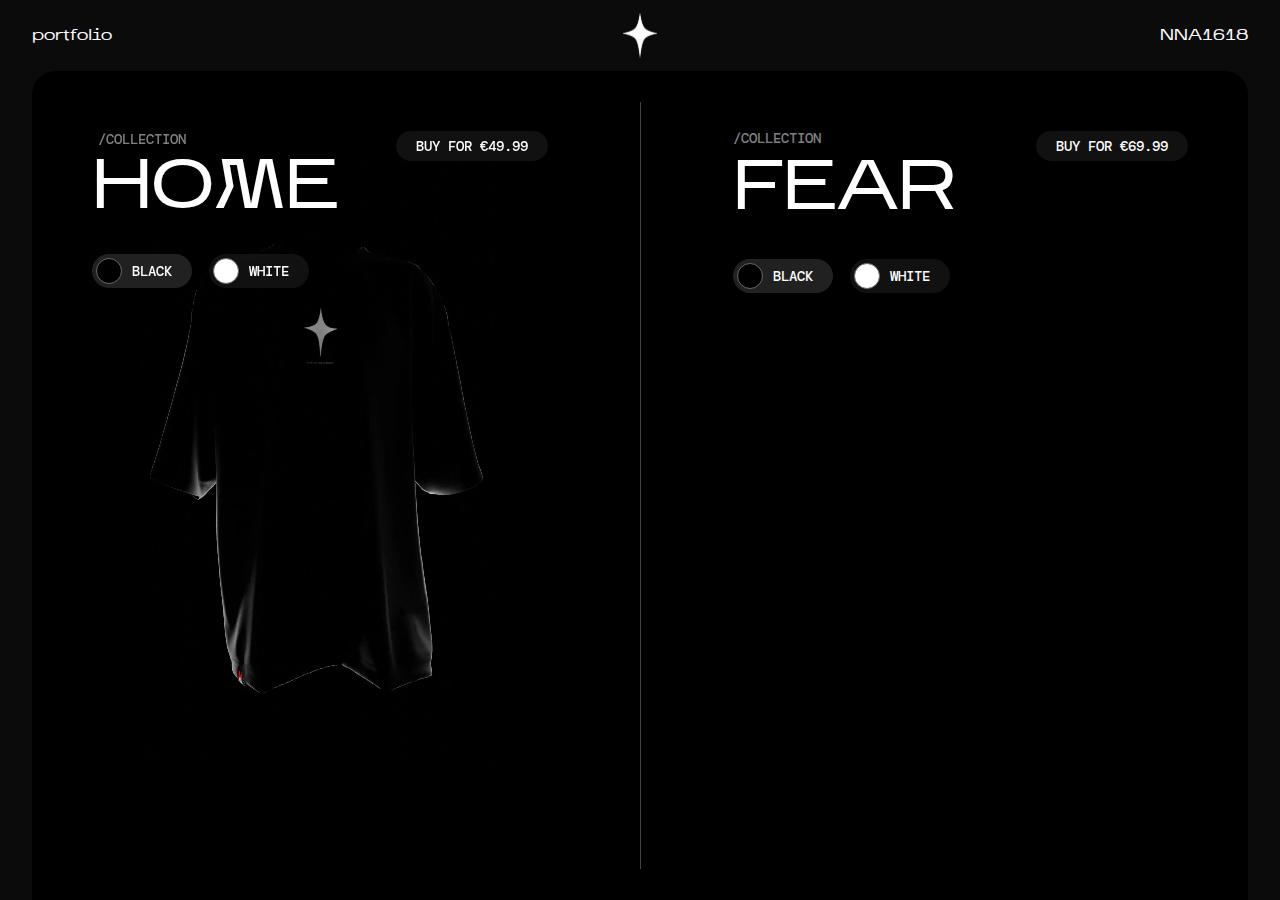
==== commit 325499e7: "5" ====
--- a/selectPage.html
+++ b/selectPage.html
@@ -21,7 +21,7 @@
 					<p class="text-left">portfolio</p>
 				</a>
 				<a href="/index.html" class="flex justify-center">
-					<img src="./assets/img/star.png" alt="" class="h-[45px]" />
+					<img src="./assets/img/star.svg" alt="" class="h-[45px]" />
 				</a>
 				<a href="/index.html" class="hidden md:block">
 					<p class="text-right">NNA1618</p>
@@ -336,7 +336,7 @@
 									playsinline
 									loop
 								>
-									<source src="assets/videos/sdf.mp4" />
+									<source src="./assets/videos/sdf.mp4" />
 									Your browser does not support the video tag.
 								</video>
 								<video
@@ -344,7 +344,7 @@
 									id="video"
 									muted
 								>
-									<source src="assets/videos/sdf.mp4" />
+									<source src="./assets/videos/sdf.mp4" />
 									Your browser does not support the video tag.
 								</video>
 							</div>
--- a/assets/styles/output.css
+++ b/assets/styles/output.css
@@ -10,19 +10,19 @@
 *,
 ::before,
 ::after {
-  box-sizing: border-box;
-  /* 1 */
-  border-width: 0;
-  /* 2 */
-  border-style: solid;
-  /* 2 */
-  border-color: #e5e7eb;
-  /* 2 */
+	box-sizing: border-box;
+	/* 1 */
+	border-width: 0;
+	/* 2 */
+	border-style: solid;
+	/* 2 */
+	border-color: #e5e7eb;
+	/* 2 */
 }
 
 ::before,
 ::after {
-  --tw-content: '';
+	--tw-content: '';
 }
 
 /*
@@ -37,23 +37,24 @@
 
 html,
 :host {
-  line-height: 1.5;
-  /* 1 */
-  -webkit-text-size-adjust: 100%;
-  /* 2 */
-  -moz-tab-size: 4;
-  /* 3 */
-  -o-tab-size: 4;
-     tab-size: 4;
-  /* 3 */
-  font-family: ui-sans-serif, system-ui, sans-serif, "Apple Color Emoji", "Segoe UI Emoji", "Segoe UI Symbol", "Noto Color Emoji";
-  /* 4 */
-  font-feature-settings: normal;
-  /* 5 */
-  font-variation-settings: normal;
-  /* 6 */
-  -webkit-tap-highlight-color: transparent;
-  /* 7 */
+	line-height: 1.5;
+	/* 1 */
+	-webkit-text-size-adjust: 100%;
+	/* 2 */
+	-moz-tab-size: 4;
+	/* 3 */
+	-o-tab-size: 4;
+	tab-size: 4;
+	/* 3 */
+	font-family: ui-sans-serif, system-ui, sans-serif, 'Apple Color Emoji',
+		'Segoe UI Emoji', 'Segoe UI Symbol', 'Noto Color Emoji';
+	/* 4 */
+	font-feature-settings: normal;
+	/* 5 */
+	font-variation-settings: normal;
+	/* 6 */
+	-webkit-tap-highlight-color: transparent;
+	/* 7 */
 }
 
 /*
@@ -62,10 +63,10 @@
 */
 
 body {
-  margin: 0;
-  /* 1 */
-  line-height: inherit;
-  /* 2 */
+	margin: 0;
+	/* 1 */
+	line-height: inherit;
+	/* 2 */
 }
 
 /*
@@ -75,12 +76,12 @@
 */
 
 hr {
-  height: 0;
-  /* 1 */
-  color: inherit;
-  /* 2 */
-  border-top-width: 1px;
-  /* 3 */
+	height: 0;
+	/* 1 */
+	color: inherit;
+	/* 2 */
+	border-top-width: 1px;
+	/* 3 */
 }
 
 /*
@@ -88,8 +89,8 @@
 */
 
 abbr:where([title]) {
-  -webkit-text-decoration: underline dotted;
-          text-decoration: underline dotted;
+	-webkit-text-decoration: underline dotted;
+	text-decoration: underline dotted;
 }
 
 /*
@@ -102,8 +103,8 @@
 h4,
 h5,
 h6 {
-  font-size: inherit;
-  font-weight: inherit;
+	font-size: inherit;
+	font-weight: inherit;
 }
 
 /*
@@ -111,8 +112,8 @@
 */
 
 a {
-  color: inherit;
-  text-decoration: inherit;
+	color: inherit;
+	text-decoration: inherit;
 }
 
 /*
@@ -121,7 +122,7 @@
 
 b,
 strong {
-  font-weight: bolder;
+	font-weight: bolder;
 }
 
 /*
@@ -135,14 +136,15 @@
 kbd,
 samp,
 pre {
-  font-family: ui-monospace, SFMono-Regular, Menlo, Monaco, Consolas, "Liberation Mono", "Courier New", monospace;
-  /* 1 */
-  font-feature-settings: normal;
-  /* 2 */
-  font-variation-settings: normal;
-  /* 3 */
-  font-size: 1em;
-  /* 4 */
+	font-family: ui-monospace, SFMono-Regular, Menlo, Monaco, Consolas,
+		'Liberation Mono', 'Courier New', monospace;
+	/* 1 */
+	font-feature-settings: normal;
+	/* 2 */
+	font-variation-settings: normal;
+	/* 3 */
+	font-size: 1em;
+	/* 4 */
 }
 
 /*
@@ -150,7 +152,7 @@
 */
 
 small {
-  font-size: 80%;
+	font-size: 80%;
 }
 
 /*
@@ -159,18 +161,18 @@
 
 sub,
 sup {
-  font-size: 75%;
-  line-height: 0;
-  position: relative;
-  vertical-align: baseline;
+	font-size: 75%;
+	line-height: 0;
+	position: relative;
+	vertical-align: baseline;
 }
 
 sub {
-  bottom: -0.25em;
+	bottom: -0.25em;
 }
 
 sup {
-  top: -0.5em;
+	top: -0.5em;
 }
 
 /*
@@ -180,12 +182,12 @@
 */
 
 table {
-  text-indent: 0;
-  /* 1 */
-  border-color: inherit;
-  /* 2 */
-  border-collapse: collapse;
-  /* 3 */
+	text-indent: 0;
+	/* 1 */
+	border-color: inherit;
+	/* 2 */
+	border-collapse: collapse;
+	/* 3 */
 }
 
 /*
@@ -199,26 +201,26 @@
 optgroup,
 select,
 textarea {
-  font-family: inherit;
-  /* 1 */
-  font-feature-settings: inherit;
-  /* 1 */
-  font-variation-settings: inherit;
-  /* 1 */
-  font-size: 100%;
-  /* 1 */
-  font-weight: inherit;
-  /* 1 */
-  line-height: inherit;
-  /* 1 */
-  letter-spacing: inherit;
-  /* 1 */
-  color: inherit;
-  /* 1 */
-  margin: 0;
-  /* 2 */
-  padding: 0;
-  /* 3 */
+	font-family: inherit;
+	/* 1 */
+	font-feature-settings: inherit;
+	/* 1 */
+	font-variation-settings: inherit;
+	/* 1 */
+	font-size: 100%;
+	/* 1 */
+	font-weight: inherit;
+	/* 1 */
+	line-height: inherit;
+	/* 1 */
+	letter-spacing: inherit;
+	/* 1 */
+	color: inherit;
+	/* 1 */
+	margin: 0;
+	/* 2 */
+	padding: 0;
+	/* 3 */
 }
 
 /*
@@ -227,7 +229,7 @@
 
 button,
 select {
-  text-transform: none;
+	text-transform: none;
 }
 
 /*
@@ -239,12 +241,12 @@
 input:where([type='button']),
 input:where([type='reset']),
 input:where([type='submit']) {
-  -webkit-appearance: button;
-  /* 1 */
-  background-color: transparent;
-  /* 2 */
-  background-image: none;
-  /* 2 */
+	-webkit-appearance: button;
+	/* 1 */
+	background-color: transparent;
+	/* 2 */
+	background-image: none;
+	/* 2 */
 }
 
 /*
@@ -252,7 +254,7 @@
 */
 
 :-moz-focusring {
-  outline: auto;
+	outline: auto;
 }
 
 /*
@@ -260,7 +262,7 @@
 */
 
 :-moz-ui-invalid {
-  box-shadow: none;
+	box-shadow: none;
 }
 
 /*
@@ -268,7 +270,7 @@
 */
 
 progress {
-  vertical-align: baseline;
+	vertical-align: baseline;
 }
 
 /*
@@ -277,7 +279,7 @@
 
 ::-webkit-inner-spin-button,
 ::-webkit-outer-spin-button {
-  height: auto;
+	height: auto;
 }
 
 /*
@@ -286,10 +288,10 @@
 */
 
 [type='search'] {
-  -webkit-appearance: textfield;
-  /* 1 */
-  outline-offset: -2px;
-  /* 2 */
+	-webkit-appearance: textfield;
+	/* 1 */
+	outline-offset: -2px;
+	/* 2 */
 }
 
 /*
@@ -297,7 +299,7 @@
 */
 
 ::-webkit-search-decoration {
-  -webkit-appearance: none;
+	-webkit-appearance: none;
 }
 
 /*
@@ -306,10 +308,10 @@
 */
 
 ::-webkit-file-upload-button {
-  -webkit-appearance: button;
-  /* 1 */
-  font: inherit;
-  /* 2 */
+	-webkit-appearance: button;
+	/* 1 */
+	font: inherit;
+	/* 2 */
 }
 
 /*
@@ -317,7 +319,7 @@
 */
 
 summary {
-  display: list-item;
+	display: list-item;
 }
 
 /*
@@ -337,24 +339,24 @@
 figure,
 p,
 pre {
-  margin: 0;
+	margin: 0;
 }
 
 fieldset {
-  margin: 0;
-  padding: 0;
+	margin: 0;
+	padding: 0;
 }
 
 legend {
-  padding: 0;
+	padding: 0;
 }
 
 ol,
 ul,
 menu {
-  list-style: none;
-  margin: 0;
-  padding: 0;
+	list-style: none;
+	margin: 0;
+	padding: 0;
 }
 
 /*
@@ -362,7 +364,7 @@
 */
 
 dialog {
-  padding: 0;
+	padding: 0;
 }
 
 /*
@@ -370,7 +372,7 @@
 */
 
 textarea {
-  resize: vertical;
+	resize: vertical;
 }
 
 /*
@@ -378,19 +380,20 @@
 2. Set the default placeholder color to the user's configured gray 400 color.
 */
 
-input::-moz-placeholder, textarea::-moz-placeholder {
-  opacity: 1;
-  /* 1 */
-  color: #9ca3af;
-  /* 2 */
+input::-moz-placeholder,
+textarea::-moz-placeholder {
+	opacity: 1;
+	/* 1 */
+	color: #9ca3af;
+	/* 2 */
 }
 
 input::placeholder,
 textarea::placeholder {
-  opacity: 1;
-  /* 1 */
-  color: #9ca3af;
-  /* 2 */
+	opacity: 1;
+	/* 1 */
+	color: #9ca3af;
+	/* 2 */
 }
 
 /*
@@ -398,8 +401,8 @@
 */
 
 button,
-[role="button"] {
-  cursor: pointer;
+[role='button'] {
+	cursor: pointer;
 }
 
 /*
@@ -407,7 +410,7 @@
 */
 
 :disabled {
-  cursor: default;
+	cursor: default;
 }
 
 /*
@@ -424,10 +427,10 @@
 iframe,
 embed,
 object {
-  display: block;
-  /* 1 */
-  vertical-align: middle;
-  /* 2 */
+	display: block;
+	/* 1 */
+	vertical-align: middle;
+	/* 2 */
 }
 
 /*
@@ -436,1075 +439,1086 @@
 
 img,
 video {
-  max-width: 100%;
-  height: auto;
+	max-width: 100%;
+	height: auto;
 }
 
 /* Make elements with the HTML hidden attribute stay hidden by default */
 
 [hidden] {
-  display: none;
-}
-
-*, ::before, ::after {
-  --tw-border-spacing-x: 0;
-  --tw-border-spacing-y: 0;
-  --tw-translate-x: 0;
-  --tw-translate-y: 0;
-  --tw-rotate: 0;
-  --tw-skew-x: 0;
-  --tw-skew-y: 0;
-  --tw-scale-x: 1;
-  --tw-scale-y: 1;
-  --tw-pan-x:  ;
-  --tw-pan-y:  ;
-  --tw-pinch-zoom:  ;
-  --tw-scroll-snap-strictness: proximity;
-  --tw-gradient-from-position:  ;
-  --tw-gradient-via-position:  ;
-  --tw-gradient-to-position:  ;
-  --tw-ordinal:  ;
-  --tw-slashed-zero:  ;
-  --tw-numeric-figure:  ;
-  --tw-numeric-spacing:  ;
-  --tw-numeric-fraction:  ;
-  --tw-ring-inset:  ;
-  --tw-ring-offset-width: 0px;
-  --tw-ring-offset-color: #fff;
-  --tw-ring-color: rgb(59 130 246 / 0.5);
-  --tw-ring-offset-shadow: 0 0 #0000;
-  --tw-ring-shadow: 0 0 #0000;
-  --tw-shadow: 0 0 #0000;
-  --tw-shadow-colored: 0 0 #0000;
-  --tw-blur:  ;
-  --tw-brightness:  ;
-  --tw-contrast:  ;
-  --tw-grayscale:  ;
-  --tw-hue-rotate:  ;
-  --tw-invert:  ;
-  --tw-saturate:  ;
-  --tw-sepia:  ;
-  --tw-drop-shadow:  ;
-  --tw-backdrop-blur:  ;
-  --tw-backdrop-brightness:  ;
-  --tw-backdrop-contrast:  ;
-  --tw-backdrop-grayscale:  ;
-  --tw-backdrop-hue-rotate:  ;
-  --tw-backdrop-invert:  ;
-  --tw-backdrop-opacity:  ;
-  --tw-backdrop-saturate:  ;
-  --tw-backdrop-sepia:  ;
-  --tw-contain-size:  ;
-  --tw-contain-layout:  ;
-  --tw-contain-paint:  ;
-  --tw-contain-style:  ;
+	display: none;
+}
+
+*,
+::before,
+::after {
+	--tw-border-spacing-x: 0;
+	--tw-border-spacing-y: 0;
+	--tw-translate-x: 0;
+	--tw-translate-y: 0;
+	--tw-rotate: 0;
+	--tw-skew-x: 0;
+	--tw-skew-y: 0;
+	--tw-scale-x: 1;
+	--tw-scale-y: 1;
+	--tw-pan-x: ;
+	--tw-pan-y: ;
+	--tw-pinch-zoom: ;
+	--tw-scroll-snap-strictness: proximity;
+	--tw-gradient-from-position: ;
+	--tw-gradient-via-position: ;
+	--tw-gradient-to-position: ;
+	--tw-ordinal: ;
+	--tw-slashed-zero: ;
+	--tw-numeric-figure: ;
+	--tw-numeric-spacing: ;
+	--tw-numeric-fraction: ;
+	--tw-ring-inset: ;
+	--tw-ring-offset-width: 0px;
+	--tw-ring-offset-color: #fff;
+	--tw-ring-color: rgb(59 130 246 / 0.5);
+	--tw-ring-offset-shadow: 0 0 #0000;
+	--tw-ring-shadow: 0 0 #0000;
+	--tw-shadow: 0 0 #0000;
+	--tw-shadow-colored: 0 0 #0000;
+	--tw-blur: ;
+	--tw-brightness: ;
+	--tw-contrast: ;
+	--tw-grayscale: ;
+	--tw-hue-rotate: ;
+	--tw-invert: ;
+	--tw-saturate: ;
+	--tw-sepia: ;
+	--tw-drop-shadow: ;
+	--tw-backdrop-blur: ;
+	--tw-backdrop-brightness: ;
+	--tw-backdrop-contrast: ;
+	--tw-backdrop-grayscale: ;
+	--tw-backdrop-hue-rotate: ;
+	--tw-backdrop-invert: ;
+	--tw-backdrop-opacity: ;
+	--tw-backdrop-saturate: ;
+	--tw-backdrop-sepia: ;
+	--tw-contain-size: ;
+	--tw-contain-layout: ;
+	--tw-contain-paint: ;
+	--tw-contain-style: ;
 }
 
 ::backdrop {
-  --tw-border-spacing-x: 0;
-  --tw-border-spacing-y: 0;
-  --tw-translate-x: 0;
-  --tw-translate-y: 0;
-  --tw-rotate: 0;
-  --tw-skew-x: 0;
-  --tw-skew-y: 0;
-  --tw-scale-x: 1;
-  --tw-scale-y: 1;
-  --tw-pan-x:  ;
-  --tw-pan-y:  ;
-  --tw-pinch-zoom:  ;
-  --tw-scroll-snap-strictness: proximity;
-  --tw-gradient-from-position:  ;
-  --tw-gradient-via-position:  ;
-  --tw-gradient-to-position:  ;
-  --tw-ordinal:  ;
-  --tw-slashed-zero:  ;
-  --tw-numeric-figure:  ;
-  --tw-numeric-spacing:  ;
-  --tw-numeric-fraction:  ;
-  --tw-ring-inset:  ;
-  --tw-ring-offset-width: 0px;
-  --tw-ring-offset-color: #fff;
-  --tw-ring-color: rgb(59 130 246 / 0.5);
-  --tw-ring-offset-shadow: 0 0 #0000;
-  --tw-ring-shadow: 0 0 #0000;
-  --tw-shadow: 0 0 #0000;
-  --tw-shadow-colored: 0 0 #0000;
-  --tw-blur:  ;
-  --tw-brightness:  ;
-  --tw-contrast:  ;
-  --tw-grayscale:  ;
-  --tw-hue-rotate:  ;
-  --tw-invert:  ;
-  --tw-saturate:  ;
-  --tw-sepia:  ;
-  --tw-drop-shadow:  ;
-  --tw-backdrop-blur:  ;
-  --tw-backdrop-brightness:  ;
-  --tw-backdrop-contrast:  ;
-  --tw-backdrop-grayscale:  ;
-  --tw-backdrop-hue-rotate:  ;
-  --tw-backdrop-invert:  ;
-  --tw-backdrop-opacity:  ;
-  --tw-backdrop-saturate:  ;
-  --tw-backdrop-sepia:  ;
-  --tw-contain-size:  ;
-  --tw-contain-layout:  ;
-  --tw-contain-paint:  ;
-  --tw-contain-style:  ;
+	--tw-border-spacing-x: 0;
+	--tw-border-spacing-y: 0;
+	--tw-translate-x: 0;
+	--tw-translate-y: 0;
+	--tw-rotate: 0;
+	--tw-skew-x: 0;
+	--tw-skew-y: 0;
+	--tw-scale-x: 1;
+	--tw-scale-y: 1;
+	--tw-pan-x: ;
+	--tw-pan-y: ;
+	--tw-pinch-zoom: ;
+	--tw-scroll-snap-strictness: proximity;
+	--tw-gradient-from-position: ;
+	--tw-gradient-via-position: ;
+	--tw-gradient-to-position: ;
+	--tw-ordinal: ;
+	--tw-slashed-zero: ;
+	--tw-numeric-figure: ;
+	--tw-numeric-spacing: ;
+	--tw-numeric-fraction: ;
+	--tw-ring-inset: ;
+	--tw-ring-offset-width: 0px;
+	--tw-ring-offset-color: #fff;
+	--tw-ring-color: rgb(59 130 246 / 0.5);
+	--tw-ring-offset-shadow: 0 0 #0000;
+	--tw-ring-shadow: 0 0 #0000;
+	--tw-shadow: 0 0 #0000;
+	--tw-shadow-colored: 0 0 #0000;
+	--tw-blur: ;
+	--tw-brightness: ;
+	--tw-contrast: ;
+	--tw-grayscale: ;
+	--tw-hue-rotate: ;
+	--tw-invert: ;
+	--tw-saturate: ;
+	--tw-sepia: ;
+	--tw-drop-shadow: ;
+	--tw-backdrop-blur: ;
+	--tw-backdrop-brightness: ;
+	--tw-backdrop-contrast: ;
+	--tw-backdrop-grayscale: ;
+	--tw-backdrop-hue-rotate: ;
+	--tw-backdrop-invert: ;
+	--tw-backdrop-opacity: ;
+	--tw-backdrop-saturate: ;
+	--tw-backdrop-sepia: ;
+	--tw-contain-size: ;
+	--tw-contain-layout: ;
+	--tw-contain-paint: ;
+	--tw-contain-style: ;
 }
 
 .pointer-events-none {
-  pointer-events: none;
+	pointer-events: none;
 }
 
 .absolute {
-  position: absolute;
+	position: absolute;
 }
 
 .relative {
-  position: relative;
+	position: relative;
 }
 
 .-left-8 {
-  left: -2rem;
+	left: -2rem;
 }
 
 .-right-\[32px\] {
-  right: -32px;
+	right: -32px;
 }
 
 .bottom-0 {
-  bottom: 0px;
+	bottom: 0px;
 }
 
 .bottom-\[-32px\] {
-  bottom: -32px;
+	bottom: -32px;
 }
 
 .left-0 {
-  left: 0px;
+	left: 0px;
 }
 
 .left-1\/2 {
-  left: 50%;
+	left: 50%;
 }
 
 .left-1\/4 {
-  left: 25%;
+	left: 25%;
 }
 
 .left-8 {
-  left: 2rem;
+	left: 2rem;
 }
 
 .right-0 {
-  right: 0px;
+	right: 0px;
 }
 
 .top-0 {
-  top: 0px;
+	top: 0px;
 }
 
 .top-\[-1250px\] {
-  top: -1250px;
+	top: -1250px;
 }
 
 .top-\[-32px\] {
-  top: -32px;
+	top: -32px;
 }
 
 .top-\[104px\] {
-  top: 104px;
+	top: 104px;
 }
 
 .top-\[115px\] {
-  top: 115px;
+	top: 115px;
 }
 
 .top-\[1250px\] {
-  top: 1250px;
+	top: 1250px;
 }
 
 .top-\[32px\] {
-  top: 32px;
+	top: 32px;
 }
 
 .-z-0 {
-  z-index: 0;
+	z-index: 0;
 }
 
 .z-10 {
-  z-index: 10;
+	z-index: 10;
 }
 
 .z-20 {
-  z-index: 20;
+	z-index: 20;
 }
 
 .z-30 {
-  z-index: 30;
+	z-index: 30;
 }
 
 .z-50 {
-  z-index: 50;
+	z-index: 50;
 }
 
 .mx-auto {
-  margin-left: auto;
-  margin-right: auto;
+	margin-left: auto;
+	margin-right: auto;
 }
 
 .mb-\[102px\] {
-  margin-bottom: 102px;
+	margin-bottom: 102px;
 }
 
 .mb-\[77px\] {
-  margin-bottom: 77px;
+	margin-bottom: 77px;
 }
 
 .mr-auto {
-  margin-right: auto;
+	margin-right: auto;
 }
 
 .block {
-  display: block;
+	display: block;
 }
 
 .flex {
-  display: flex;
+	display: flex;
 }
 
 .grid {
-  display: grid;
+	display: grid;
 }
 
 .hidden {
-  display: none;
+	display: none;
 }
 
 .h-\[26px\] {
-  height: 26px;
+	height: 26px;
 }
 
 .h-\[400px\] {
-  height: 400px;
+	height: 400px;
 }
 
 .h-\[45dvh\] {
-  height: 45dvh;
+	height: 45dvh;
 }
 
 .h-\[45px\] {
-  height: 45px;
+	height: 45px;
+}
+
+.h-\[45vh\] {
+	height: 45vh;
 }
 
 .h-\[575px\] {
-  height: 575px;
+	height: 575px;
 }
 
 .h-\[58dvh\] {
-  height: 58dvh;
+	height: 58dvh;
+}
+
+.h-\[58vh\] {
+	height: 58vh;
 }
 
 .h-\[77px\] {
-  height: 77px;
+	height: 77px;
 }
 
 .h-\[91px\] {
-  height: 91px;
+	height: 91px;
 }
 
 .h-\[93\%\] {
-  height: 93%;
+	height: 93%;
 }
 
 .h-\[99\%\] {
-  height: 99%;
+	height: 99%;
 }
 
 .h-fit {
-  height: -moz-fit-content;
-  height: fit-content;
+	height: -moz-fit-content;
+	height: fit-content;
 }
 
 .h-full {
-  height: 100%;
+	height: 100%;
 }
 
 .h-px {
-  height: 1px;
-}
-
-.h-\[58vh\] {
-  height: 58vh;
-}
-
-.h-\[45vh\] {
-  height: 45vh;
+	height: 1px;
 }
 
 .w-\[200px\] {
-  width: 200px;
+	width: 200px;
 }
 
 .w-\[26px\] {
-  width: 26px;
+	width: 26px;
 }
 
 .w-fit {
-  width: -moz-fit-content;
-  width: fit-content;
+	width: -moz-fit-content;
+	width: fit-content;
 }
 
 .w-full {
-  width: 100%;
+	width: 100%;
 }
 
 .translate-x-\[-134\%\] {
-  --tw-translate-x: -134%;
-  transform: translate(var(--tw-translate-x), var(--tw-translate-y)) rotate(var(--tw-rotate)) skewX(var(--tw-skew-x)) skewY(var(--tw-skew-y)) scaleX(var(--tw-scale-x)) scaleY(var(--tw-scale-y));
+	--tw-translate-x: -134%;
+	transform: translate(var(--tw-translate-x), var(--tw-translate-y)) rotate(var(--tw-rotate)) skewX(var(--tw-skew-x)) skewY(var(--tw-skew-y)) scaleX(var(--tw-scale-x)) scaleY(var(--tw-scale-y));
 }
 
 .translate-x-\[-50\%\] {
-  --tw-translate-x: -50%;
-  transform: translate(var(--tw-translate-x), var(--tw-translate-y)) rotate(var(--tw-rotate)) skewX(var(--tw-skew-x)) skewY(var(--tw-skew-y)) scaleX(var(--tw-scale-x)) scaleY(var(--tw-scale-y));
+	--tw-translate-x: -50%;
+	transform: translate(var(--tw-translate-x), var(--tw-translate-y)) rotate(var(--tw-rotate)) skewX(var(--tw-skew-x)) skewY(var(--tw-skew-y)) scaleX(var(--tw-scale-x)) scaleY(var(--tw-scale-y));
 }
 
 .rotate-\[27deg\] {
-  --tw-rotate: 27deg;
-  transform: translate(var(--tw-translate-x), var(--tw-translate-y)) rotate(var(--tw-rotate)) skewX(var(--tw-skew-x)) skewY(var(--tw-skew-y)) scaleX(var(--tw-scale-x)) scaleY(var(--tw-scale-y));
+	--tw-rotate: 27deg;
+	transform: translate(var(--tw-translate-x), var(--tw-translate-y)) rotate(var(--tw-rotate)) skewX(var(--tw-skew-x)) skewY(var(--tw-skew-y)) scaleX(var(--tw-scale-x)) scaleY(var(--tw-scale-y));
 }
 
 .-skew-y-\[27deg\] {
-  --tw-skew-y: -27deg;
-  transform: translate(var(--tw-translate-x), var(--tw-translate-y)) rotate(var(--tw-rotate)) skewX(var(--tw-skew-x)) skewY(var(--tw-skew-y)) scaleX(var(--tw-scale-x)) scaleY(var(--tw-scale-y));
+	--tw-skew-y: -27deg;
+	transform: translate(var(--tw-translate-x), var(--tw-translate-y)) rotate(var(--tw-rotate)) skewX(var(--tw-skew-x)) skewY(var(--tw-skew-y)) scaleX(var(--tw-scale-x)) scaleY(var(--tw-scale-y));
 }
 
 .scale-\[4\.5\] {
-  --tw-scale-x: 4.5;
-  --tw-scale-y: 4.5;
-  transform: translate(var(--tw-translate-x), var(--tw-translate-y)) rotate(var(--tw-rotate)) skewX(var(--tw-skew-x)) skewY(var(--tw-skew-y)) scaleX(var(--tw-scale-x)) scaleY(var(--tw-scale-y));
+	--tw-scale-x: 4.5;
+	--tw-scale-y: 4.5;
+	transform: translate(var(--tw-translate-x), var(--tw-translate-y)) rotate(var(--tw-rotate)) skewX(var(--tw-skew-x)) skewY(var(--tw-skew-y)) scaleX(var(--tw-scale-x)) scaleY(var(--tw-scale-y));
 }
 
 .select-none {
-  -webkit-user-select: none;
-     -moz-user-select: none;
-          user-select: none;
+	-webkit-user-select: none;
+	-moz-user-select: none;
+	user-select: none;
 }
 
 .grid-cols-1 {
-  grid-template-columns: repeat(1, minmax(0, 1fr));
+	grid-template-columns: repeat(1, minmax(0, 1fr));
 }
 
 .flex-row {
-  flex-direction: row;
+	flex-direction: row;
 }
 
 .flex-col {
-  flex-direction: column;
+	flex-direction: column;
 }
 
 .items-center {
-  align-items: center;
+	align-items: center;
 }
 
 .justify-end {
-  justify-content: flex-end;
+	justify-content: flex-end;
 }
 
 .justify-center {
-  justify-content: center;
+	justify-content: center;
 }
 
 .justify-between {
-  justify-content: space-between;
+	justify-content: space-between;
 }
 
 .justify-stretch {
-  justify-content: stretch;
+	justify-content: stretch;
 }
 
 .gap-2 {
-  gap: 0.5rem;
+	gap: 0.5rem;
 }
 
 .gap-2\.5 {
-  gap: 0.625rem;
+	gap: 0.625rem;
 }
 
 .gap-4 {
-  gap: 1rem;
+	gap: 1rem;
 }
 
 .gap-\[12px\] {
-  gap: 12px;
+	gap: 12px;
 }
 
 .gap-\[17px\] {
-  gap: 17px;
+	gap: 17px;
 }
 
 .gap-\[20px\] {
-  gap: 20px;
+	gap: 20px;
 }
 
 .gap-\[21px\] {
-  gap: 21px;
+	gap: 21px;
 }
 
 .gap-\[24px\] {
-  gap: 24px;
+	gap: 24px;
 }
 
 .gap-\[32px\] {
-  gap: 32px;
+	gap: 32px;
 }
 
 .gap-\[60px\] {
-  gap: 60px;
+	gap: 60px;
 }
 
 .gap-\[90px\] {
-  gap: 90px;
+	gap: 90px;
 }
 
 .place-self-center {
-  place-self: center;
+	place-self: center;
 }
 
 .self-end {
-  align-self: flex-end;
+	align-self: flex-end;
 }
 
 .overflow-auto {
-  overflow: auto;
+	overflow: auto;
 }
 
 .overflow-hidden {
-  overflow: hidden;
+	overflow: hidden;
 }
 
 .rounded-\[111px\] {
-  border-radius: 111px;
+	border-radius: 111px;
 }
 
 .rounded-lg {
-  border-radius: 0.5rem;
+	border-radius: 0.5rem;
 }
 
 .rounded-xl {
-  border-radius: 0.75rem;
+	border-radius: 0.75rem;
 }
 
 .border-\[1px\] {
-  border-width: 1px;
+	border-width: 1px;
 }
 
 .border-\[\#676767\] {
-  --tw-border-opacity: 1;
-  border-color: rgb(103 103 103 / var(--tw-border-opacity));
+	--tw-border-opacity: 1;
+	border-color: rgb(103 103 103 / var(--tw-border-opacity));
 }
 
 .bg-\[\#0B0B0B\] {
-  --tw-bg-opacity: 1;
-  background-color: rgb(11 11 11 / var(--tw-bg-opacity));
+	--tw-bg-opacity: 1;
+	background-color: rgb(11 11 11 / var(--tw-bg-opacity));
 }
 
 .bg-\[\#434343\] {
-  --tw-bg-opacity: 1;
-  background-color: rgb(67 67 67 / var(--tw-bg-opacity));
+	--tw-bg-opacity: 1;
+	background-color: rgb(67 67 67 / var(--tw-bg-opacity));
 }
 
 .bg-\[\#8B8B8B1F\] {
-  background-color: #8B8B8B1F;
+	background-color: #8b8b8b1f;
 }
 
 .bg-\[\#8B8B8B3D\] {
-  background-color: #8B8B8B3D;
+	background-color: #8b8b8b3d;
 }
 
 .bg-black {
-  --tw-bg-opacity: 1;
-  background-color: rgb(0 0 0 / var(--tw-bg-opacity));
+	--tw-bg-opacity: 1;
+	background-color: rgb(0 0 0 / var(--tw-bg-opacity));
 }
 
 .bg-white {
-  --tw-bg-opacity: 1;
-  background-color: rgb(255 255 255 / var(--tw-bg-opacity));
+	--tw-bg-opacity: 1;
+	background-color: rgb(255 255 255 / var(--tw-bg-opacity));
 }
 
 .p-\[32px\] {
-  padding: 32px;
+	padding: 32px;
 }
 
 .px-0 {
-  padding-left: 0px;
-  padding-right: 0px;
+	padding-left: 0px;
+	padding-right: 0px;
 }
 
 .px-\[20px\] {
-  padding-left: 20px;
-  padding-right: 20px;
+	padding-left: 20px;
+	padding-right: 20px;
 }
 
 .px-\[32px\] {
-  padding-left: 32px;
-  padding-right: 32px;
+	padding-left: 32px;
+	padding-right: 32px;
 }
 
 .px-\[41px\] {
-  padding-left: 41px;
-  padding-right: 41px;
+	padding-left: 41px;
+	padding-right: 41px;
 }
 
 .py-0 {
-  padding-top: 0px;
-  padding-bottom: 0px;
+	padding-top: 0px;
+	padding-bottom: 0px;
 }
 
 .py-\[11px\] {
-  padding-top: 11px;
-  padding-bottom: 11px;
+	padding-top: 11px;
+	padding-bottom: 11px;
 }
 
 .py-\[13px\] {
-  padding-top: 13px;
-  padding-bottom: 13px;
+	padding-top: 13px;
+	padding-bottom: 13px;
 }
 
 .py-\[4px\] {
-  padding-top: 4px;
-  padding-bottom: 4px;
+	padding-top: 4px;
+	padding-bottom: 4px;
 }
 
 .py-\[8px\] {
-  padding-top: 8px;
-  padding-bottom: 8px;
+	padding-top: 8px;
+	padding-bottom: 8px;
 }
 
 .pb-\[31px\] {
-  padding-bottom: 31px;
+	padding-bottom: 31px;
 }
 
 .pl-0 {
-  padding-left: 0px;
+	padding-left: 0px;
 }
 
 .pl-\[4px\] {
-  padding-left: 4px;
+	padding-left: 4px;
 }
 
 .pr-\[20px\] {
-  padding-right: 20px;
+	padding-right: 20px;
 }
 
 .pt-\[32px\] {
-  padding-top: 32px;
+	padding-top: 32px;
 }
 
 .text-left {
-  text-align: left;
+	text-align: left;
 }
 
 .text-right {
-  text-align: right;
+	text-align: right;
 }
 
 .font-dmMono {
-  font-family: DM Mono, sans-serif;
+	font-family: DM Mono, sans-serif;
 }
 
 .text-\[24px\] {
-  font-size: 24px;
+	font-size: 24px;
 }
 
 .text-\[70px\] {
-  font-size: 70px;
+	font-size: 70px;
 }
 
 .text-base {
-  font-size: 1rem;
-  line-height: 1.5rem;
+	font-size: 1rem;
+	line-height: 1.5rem;
 }
 
 .text-sm {
-  font-size: 0.875rem;
-  line-height: 1.25rem;
+	font-size: 0.875rem;
+	line-height: 1.25rem;
+}
+
+.font-medium {
+	font-weight: 500;
+}
+
+.font-normal {
+	font-weight: 400;
 }
 
 .uppercase {
-  text-transform: uppercase;
+	text-transform: uppercase;
 }
 
 .leading-\[26px\] {
-  line-height: 26px;
+	line-height: 26px;
 }
 
 .leading-none {
-  line-height: 1;
+	line-height: 1;
 }
 
 .leading-normal {
-  line-height: 1.5;
+	line-height: 1.5;
 }
 
 .text-\[\#808080\] {
-  --tw-text-opacity: 1;
-  color: rgb(128 128 128 / var(--tw-text-opacity));
+	--tw-text-opacity: 1;
+	color: rgb(128 128 128 / var(--tw-text-opacity));
 }
 
 .text-\[\#C8C8C8\] {
-  --tw-text-opacity: 1;
-  color: rgb(200 200 200 / var(--tw-text-opacity));
+	--tw-text-opacity: 1;
+	color: rgb(200 200 200 / var(--tw-text-opacity));
 }
 
 .shadow-lg {
-  --tw-shadow: 0 10px 15px -3px rgb(0 0 0 / 0.1), 0 4px 6px -4px rgb(0 0 0 / 0.1);
-  --tw-shadow-colored: 0 10px 15px -3px var(--tw-shadow-color), 0 4px 6px -4px var(--tw-shadow-color);
-  box-shadow: var(--tw-ring-offset-shadow, 0 0 #0000), var(--tw-ring-shadow, 0 0 #0000), var(--tw-shadow);
+	--tw-shadow: 0 10px 15px -3px rgb(0 0 0 / 0.1),
+		0 4px 6px -4px rgb(0 0 0 / 0.1);
+	--tw-shadow-colored: 0 10px 15px -3px var(--tw-shadow-color),
+		0 4px 6px -4px var(--tw-shadow-color);
+	box-shadow: var(--tw-ring-offset-shadow, 0 0 #0000),
+		var(--tw-ring-shadow, 0 0 #0000), var(--tw-shadow);
 }
 
 .transition-all {
-  transition-property: all;
-  transition-timing-function: cubic-bezier(0.4, 0, 0.2, 1);
-  transition-duration: 150ms;
+	transition-property: all;
+	transition-timing-function: cubic-bezier(0.4, 0, 0.2, 1);
+	transition-duration: 150ms;
 }
 
 .duration-500 {
-  transition-duration: 500ms;
+	transition-duration: 500ms;
 }
 
 .duration-700 {
-  transition-duration: 700ms;
+	transition-duration: 700ms;
 }
 
 .duration-\[1000ms\] {
-  transition-duration: 1000ms;
+	transition-duration: 1000ms;
 }
 
 .ease-in-out {
-  transition-timing-function: cubic-bezier(0.4, 0, 0.2, 1);
+	transition-timing-function: cubic-bezier(0.4, 0, 0.2, 1);
 }
 
 @font-face {
-  font-family: 'Kharkiv Tone';
-
-  src: url('../fonts/kar.ttf');
-
-  font-weight: 400;
-
-  font-style: normal;
+	font-family: 'Kharkiv Tone';
+
+	src: url('../fonts/kar.ttf');
+
+	font-weight: 400;
+
+	font-style: normal;
 }
 
 @font-face {
-  font-family: 'DM Mono';
-
-  src: url('../fonts/DMMono-Medium.ttf');
-
-  font-weight: 400;
-
-  font-style: normal;
+	font-family: 'DM Mono';
+
+	src: url('../fonts/DMMono-Medium.ttf');
+
+	font-weight: 400;
+
+	font-style: normal;
 }
 
 body {
-  font-family: Kharkiv Tone, sans-serif;
-  --tw-text-opacity: 1;
-  color: rgb(255 255 255 / var(--tw-text-opacity));
+	font-family: Kharkiv Tone, sans-serif;
+	--tw-text-opacity: 1;
+	color: rgb(255 255 255 / var(--tw-text-opacity));
 }
 
 /* текст 1 и 3 карточки */
 
 .slide-in-text {
-  transform: translateX(-100%);
-  opacity: 0;
-  transition: transform 2s ease-in-out, opacity 2s ease-in-out;
+	transform: translateX(-100%);
+	opacity: 0;
+	transition: transform 2s ease-in-out, opacity 2s ease-in-out;
 }
 
 .slide-in-text-active {
-  transform: translateX(0);
-  opacity: 1;
+	transform: translateX(0);
+	opacity: 1;
 }
 
 /* кнопки 1 и 3 карточки */
 
 @media (max-width: 720px) {
-  .animated-btn {
-    position: relative;
-    left: 50%;
-    z-index: 20;
-    transform: translateX(-50%);
-    opacity: 0;
-    transition: transform 3s ease-in-out, opacity 3s ease-in-out,
+	.animated-btn {
+		position: relative;
+		left: 50%;
+		z-index: 20;
+		transform: translateX(-50%);
+		opacity: 0;
+		transition: transform 3s ease-in-out, opacity 3s ease-in-out,
 			padding 0.3s ease-in-out;
-  }
-
-  .animated-btn-active {
-    opacity: 1;
-  }
+	}
+
+	.animated-btn-active {
+		opacity: 1;
+	}
 }
 
 @media (min-width: 720px) {
-  .animated-btn {
-    transform: translateX(+100%);
-    opacity: 0;
-    padding: 1rem;
-    transition: transform 3s ease-in-out, opacity 3s ease-in-out,
+	.animated-btn {
+		transform: translateX(+100%);
+		opacity: 0;
+		padding: 1rem;
+		transition: transform 3s ease-in-out, opacity 3s ease-in-out,
 			padding 0.3s ease-in-out;
-  }
-
-  .animated-btn-active {
-    transform: translateX(0);
-    opacity: 1;
-  }
-
-  .hover\:px-10:hover {
-    padding: 2rem;
-  }
+	}
+
+	.animated-btn-active {
+		transform: translateX(0);
+		opacity: 1;
+	}
+
+	.hover\:px-10:hover {
+		padding: 2rem;
+	}
 }
 
 /* выезд видео */
 
 .slide-in-video {
-  transform: translate(-50%, 450%);
-  left: 50%;
-  transition: transform 3s ease-in-out;
+	transform: translate(-50%, 450%);
+	left: 50%;
+	transition: transform 3s ease-in-out;
 }
 
 .slide-in-video-active {
-  transform: translate(-50%, 0);
+	transform: translate(-50%, 0);
 }
 
 /* 4 карточка */
 
 .radial-gradient-bg {
-  position: relative;
-  /* height: 100%; */
-  width: 100%;
-  overflow: hidden;
+	position: relative;
+	/* height: 100%; */
+	width: 100%;
+	overflow: hidden;
 }
 
 .radial-gradient-bg::before {
-  content: '';
-  position: absolute;
-  top: 50%;
-  left: 50%;
-  width: 200%;
-  height: 200%;
-  background: radial-gradient(
-		circle,
-		rgba(255, 255, 255, 0.15) 0%,
-		rgba(255, 255, 255, 0) 15%
-	);
-  transform: translate(-50%, -50%) scale(0);
-  transition: transform 1s ease-in-out;
+	content: '';
+	position: absolute;
+	top: 50%;
+	left: 50%;
+	width: 200%;
+	height: 200%;
+	background: radial-gradient(circle,
+			rgba(255, 255, 255, 0.15) 0%,
+			rgba(255, 255, 255, 0) 15%);
+	transform: translate(-50%, -50%) scale(0);
+	transition: transform 1s ease-in-out;
 }
 
 .radial-gradient-bg:hover::before {
-  transform: translate(-50%, -50%) scale(1);
+	transform: translate(-50%, -50%) scale(1);
 }
 
 /* видео */
 
 .video-container {
-  width: 640px;
-  height: 360px;
-  overflow: hidden;
-  position: relative;
+	width: 640px;
+	height: 360px;
+	overflow: hidden;
+	position: relative;
 }
 
 .video-container video {
-  width: 100%;
-  height: 100%;
-  -o-object-fit: cover;
-     object-fit: cover;
+	width: 100%;
+	height: 100%;
+	-o-object-fit: cover;
+	object-fit: cover;
 }
 
 @media (max-width: 720px) {
-  .wrapper {
-    height: 100%;
-  }
+	.wrapper {
+		height: 100%;
+	}
 }
 
 @media (min-width: 720px) {
-  .wrapper {
-    height: calc(100dvh - 71px);
-  }
+	.wrapper {
+		height: calc(100dvh - 71px);
+	}
 }
 
 @media (max-width: 720px) {
-  .reverse-wrapper {
-    height: calc(100dvh - 71px);
-  }
+	.reverse-wrapper {
+		height: calc(100dvh - 71px);
+	}
 }
 
 @media (min-width: 720px) {
-  .reverse-wrapper {
-    height: 100%;
-  }
+	.reverse-wrapper {
+		height: 100%;
+	}
 }
 
 /* вторая страница */
 
 .animated-btn-sec-p {
-  transition: padding 0.3s ease-in-out;
+	transition: padding 0.3s ease-in-out;
 }
 
 .animated-btn-sec-p:hover {
-  padding: 2rem;
+	padding: 2rem;
 }
 
 @media (max-width: 720px) {
-  .movable-block {
-    transition: all 1s ease-in-out;
-    height: 95px;
-    width: 248px;
-    position: absolute;
-    top: 32px;
-    left: 32px;
-  }
-
-  .movable-block-active {
-    width: 100%;
-    top: 0px;
-    left: 0px;
-    height: calc(100dvh - 71px);
-  }
+	.movable-block {
+		transition: all 1s ease-in-out;
+		height: 95px;
+		width: 248px;
+		position: absolute;
+		top: 32px;
+		left: 32px;
+	}
+
+	.movable-block-active {
+		width: 100%;
+		top: 0px;
+		left: 0px;
+		height: calc(100dvh - 71px);
+	}
 }
 
 @media (min-width: 720px) {
-  .movable-block {
-    transition: all 1s ease-in-out;
-    height: 95px;
-    width: 248px;
-    position: absolute;
-    top: 60px;
-    left: 60px;
-  }
-
-  .movable-block-active {
-    width: 100%;
-    top: 0px;
-    left: 0px;
-    height: 100%;
-  }
+	.movable-block {
+		transition: all 1s ease-in-out;
+		height: 95px;
+		width: 248px;
+		position: absolute;
+		top: 60px;
+		left: 60px;
+	}
+
+	.movable-block-active {
+		width: 100%;
+		top: 0px;
+		left: 0px;
+		height: 100%;
+	}
 }
 
 .scroll-image {
-  opacity: 0;
-  transition: opacity 6s ease-in-out;
+	opacity: 0;
+	transition: opacity 6s ease-in-out;
 }
 
 .scroll-image-active {
-  opacity: 1;
+	opacity: 1;
 }
 
 .hidden-scroll-bar::-webkit-scrollbar {
-  display: none;
-  /* Safari and Chrome browsers */
+	display: none;
+	/* Safari and Chrome browsers */
 }
 
 .hidden-scroll-bar {
-  -ms-overflow-style: none;
-  /* IE and Edge */
-  scrollbar-width: none;
-  /* mozilla */
+	-ms-overflow-style: none;
+	/* IE and Edge */
+	scrollbar-width: none;
+	/* mozilla */
 }
 
 .hover\:bg-\[\#8B8B8B3D\]:hover {
-  background-color: #8B8B8B3D;
+	background-color: #8b8b8b3d;
 }
 
 .hover\:px-10:hover {
-  padding-left: 2.5rem;
-  padding-right: 2.5rem;
+	padding-left: 2.5rem;
+	padding-right: 2.5rem;
 }
 
 .hover\:py-\[20px\]:hover {
-  padding-top: 20px;
-  padding-bottom: 20px;
+	padding-top: 20px;
+	padding-bottom: 20px;
 }
 
 .group:hover .group-hover\:top-\[-100px\] {
-  top: -100px;
+	top: -100px;
 }
 
 .group:hover .group-hover\:top-\[100px\] {
-  top: 100px;
+	top: 100px;
 }
 
 .group:hover .group-hover\:rotate-\[18deg\] {
-  --tw-rotate: 18deg;
-  transform: translate(var(--tw-translate-x), var(--tw-translate-y)) rotate(var(--tw-rotate)) skewX(var(--tw-skew-x)) skewY(var(--tw-skew-y)) scaleX(var(--tw-scale-x)) scaleY(var(--tw-scale-y));
+	--tw-rotate: 18deg;
+	transform: translate(var(--tw-translate-x), var(--tw-translate-y)) rotate(var(--tw-rotate)) skewX(var(--tw-skew-x)) skewY(var(--tw-skew-y)) scaleX(var(--tw-scale-x)) scaleY(var(--tw-scale-y));
 }
 
 .group:hover .group-hover\:skew-y-\[-18deg\] {
-  --tw-skew-y: -18deg;
-  transform: translate(var(--tw-translate-x), var(--tw-translate-y)) rotate(var(--tw-rotate)) skewX(var(--tw-skew-x)) skewY(var(--tw-skew-y)) scaleX(var(--tw-scale-x)) scaleY(var(--tw-scale-y));
+	--tw-skew-y: -18deg;
+	transform: translate(var(--tw-translate-x), var(--tw-translate-y)) rotate(var(--tw-rotate)) skewX(var(--tw-skew-x)) skewY(var(--tw-skew-y)) scaleX(var(--tw-scale-x)) scaleY(var(--tw-scale-y));
 }
 
 .group:hover .group-hover\:scale-x-\[1\.8\] {
-  --tw-scale-x: 1.8;
-  transform: translate(var(--tw-translate-x), var(--tw-translate-y)) rotate(var(--tw-rotate)) skewX(var(--tw-skew-x)) skewY(var(--tw-skew-y)) scaleX(var(--tw-scale-x)) scaleY(var(--tw-scale-y));
+	--tw-scale-x: 1.8;
+	transform: translate(var(--tw-translate-x), var(--tw-translate-y)) rotate(var(--tw-rotate)) skewX(var(--tw-skew-x)) skewY(var(--tw-skew-y)) scaleX(var(--tw-scale-x)) scaleY(var(--tw-scale-y));
 }
 
 @media (min-width: 720px) {
-  .md\:relative {
-    position: relative;
-  }
-
-  .md\:top-0 {
-    top: 0px;
-  }
-
-  .md\:top-\[-10px\] {
-    top: -10px;
-  }
-
-  .md\:top-\[-120px\] {
-    top: -120px;
-  }
-
-  .md\:mx-0 {
-    margin-left: 0px;
-    margin-right: 0px;
-  }
-
-  .md\:mb-0 {
-    margin-bottom: 0px;
-  }
-
-  .md\:block {
-    display: block;
-  }
-
-  .md\:hidden {
-    display: none;
-  }
-
-  .md\:h-\[250px\] {
-    height: 250px;
-  }
-
-  .md\:h-\[550px\] {
-    height: 550px;
-  }
-
-  .md\:h-\[71dvh\] {
-    height: 71dvh;
-  }
-
-  .md\:h-auto {
-    height: auto;
-  }
-
-  .md\:h-dvh {
-    height: 100dvh;
-  }
-
-  .md\:h-full {
-    height: 100%;
-  }
-
-  .md\:h-\[71vh\] {
-    height: 71vh;
-  }
-
-  .md\:w-\[400px\] {
-    width: 400px;
-  }
-
-  .md\:w-px {
-    width: 1px;
-  }
-
-  .md\:max-w-\[240px\] {
-    max-width: 240px;
-  }
-
-  .md\:grid-cols-3 {
-    grid-template-columns: repeat(3, minmax(0, 1fr));
-  }
-
-  .md\:flex-row {
-    flex-direction: row;
-  }
-
-  .md\:items-end {
-    align-items: flex-end;
-  }
-
-  .md\:justify-between {
-    justify-content: space-between;
-  }
-
-  .md\:overflow-hidden {
-    overflow: hidden;
-  }
-
-  .md\:rounded-t-\[24px\] {
-    border-top-left-radius: 24px;
-    border-top-right-radius: 24px;
-  }
-
-  .md\:p-0 {
-    padding: 0px;
-  }
-
-  .md\:p-\[60px\] {
-    padding: 60px;
-  }
-
-  .md\:px-0 {
-    padding-left: 0px;
-    padding-right: 0px;
-  }
-
-  .md\:px-\[32px\] {
-    padding-left: 32px;
-    padding-right: 32px;
-  }
-
-  .md\:pb-\[31px\] {
-    padding-bottom: 31px;
-  }
-
-  .md\:pt-\[31px\] {
-    padding-top: 31px;
-  }
-
-  .md\:pt-\[48px\] {
-    padding-top: 48px;
-  }
-
-  .md\:text-\[124px\] {
-    font-size: 124px;
-  }
+	.md\:relative {
+		position: relative;
+	}
+
+	.md\:top-0 {
+		top: 0px;
+	}
+
+	.md\:top-\[-10px\] {
+		top: -10px;
+	}
+
+	.md\:top-\[-120px\] {
+		top: -120px;
+	}
+
+	.md\:mx-0 {
+		margin-left: 0px;
+		margin-right: 0px;
+	}
+
+	.md\:mb-0 {
+		margin-bottom: 0px;
+	}
+
+	.md\:block {
+		display: block;
+	}
+
+	.md\:hidden {
+		display: none;
+	}
+
+	.md\:h-\[250px\] {
+		height: 250px;
+	}
+
+	.md\:h-\[550px\] {
+		height: 550px;
+	}
+
+	.md\:h-\[71dvh\] {
+		height: 71dvh;
+	}
+
+	.md\:h-\[71vh\] {
+		height: 71vh;
+	}
+
+	.md\:h-auto {
+		height: auto;
+	}
+
+	.md\:h-dvh {
+		height: 100dvh;
+	}
+
+	.md\:h-full {
+		height: 100%;
+	}
+
+	.md\:w-\[400px\] {
+		width: 400px;
+	}
+
+	.md\:w-px {
+		width: 1px;
+	}
+
+	.md\:max-w-\[240px\] {
+		max-width: 240px;
+	}
+
+	.md\:grid-cols-3 {
+		grid-template-columns: repeat(3, minmax(0, 1fr));
+	}
+
+	.md\:flex-row {
+		flex-direction: row;
+	}
+
+	.md\:items-end {
+		align-items: flex-end;
+	}
+
+	.md\:justify-between {
+		justify-content: space-between;
+	}
+
+	.md\:overflow-hidden {
+		overflow: hidden;
+	}
+
+	.md\:rounded-t-\[24px\] {
+		border-top-left-radius: 24px;
+		border-top-right-radius: 24px;
+	}
+
+	.md\:p-0 {
+		padding: 0px;
+	}
+
+	.md\:p-\[60px\] {
+		padding: 60px;
+	}
+
+	.md\:px-0 {
+		padding-left: 0px;
+		padding-right: 0px;
+	}
+
+	.md\:px-\[32px\] {
+		padding-left: 32px;
+		padding-right: 32px;
+	}
+
+	.md\:pb-\[31px\] {
+		padding-bottom: 31px;
+	}
+
+	.md\:pt-\[31px\] {
+		padding-top: 31px;
+	}
+
+	.md\:pt-\[48px\] {
+		padding-top: 48px;
+	}
+
+	.md\:text-\[124px\] {
+		font-size: 124px;
+	}
 }
 
 @media (min-width: 1200px) {
-  .xl\:h-full {
-    height: 100%;
-  }
-
-  .xl\:max-w-\[470px\] {
-    max-width: 470px;
-  }
-
-  .xl\:flex-row {
-    flex-direction: row;
-  }
-
-  .xl\:gap-\[211px\] {
-    gap: 211px;
-  }
-
-  .xl\:overflow-hidden {
-    overflow: hidden;
-  }
-
-  .xl\:py-\[31px\] {
-    padding-top: 31px;
-    padding-bottom: 31px;
-  }
-}
+	.xl\:h-full {
+		height: 100%;
+	}
+
+	.xl\:max-w-\[470px\] {
+		max-width: 470px;
+	}
+
+	.xl\:flex-row {
+		flex-direction: row;
+	}
+
+	.xl\:gap-\[211px\] {
+		gap: 211px;
+	}
+
+	.xl\:overflow-hidden {
+		overflow: hidden;
+	}
+
+	.xl\:py-\[31px\] {
+		padding-top: 31px;
+		padding-bottom: 31px;
+	}
+}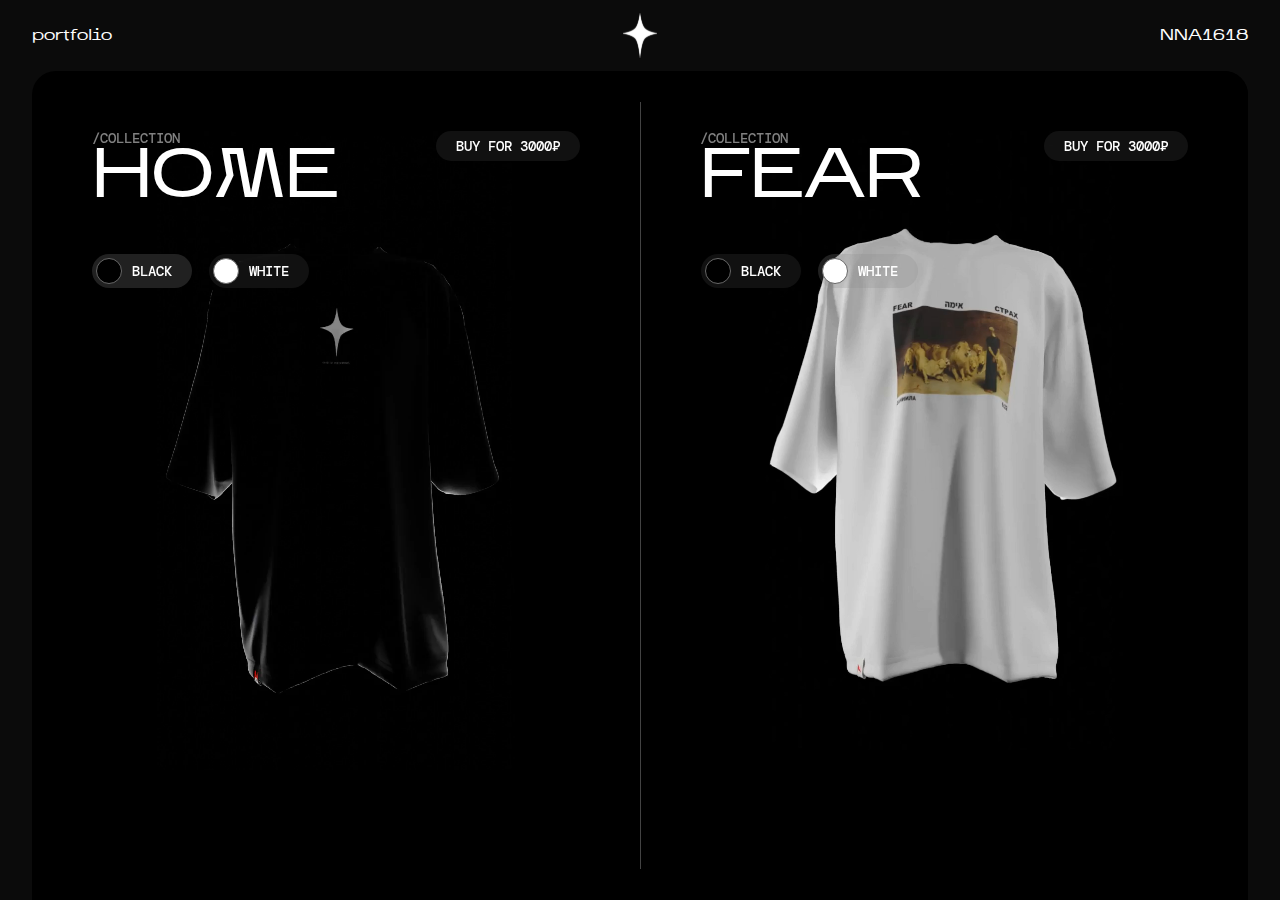
==== commit 75aec2a2: "6" ====
--- a/selectPage.html
+++ b/selectPage.html
@@ -36,39 +36,40 @@
 				>
 					<!-- левая карточка  -->
 					<div
-						class="md:p-[60px] p-[32px] flex flex-row w-full xl:h-full md:h-[550px] h-[575px] overflow-hidden"
+						class="md:p-[60px] p-[32px] flex flex-row w-full xl:h-full md:h-[700px] h-[575px] xl:relative md:overflow-hidden overflow-visible xl:overflow-visible"
+						id="card-home"
 					>
 						<div
-							class="bg-black z-50 movable-block overflow-auto md:overflow-hidden hidden-scroll-bar"
-							id="movable-block"
+							class="z-20 movable-block overflow-visible xl:overflow-hidden hidden-scroll-bar md:top-[60px] top-[32px] md:left-[60px] left-[32px] w-[246px]"
+							id="base-block"
 						>
 							<div
 								class="h-full flex flex-col items-center justify-stretch duration-[1000ms]"
 								id="item-block1"
 							>
 								<div
-									class="flex flex-col gap-[24px] movable-text h-full w-fit mr-auto justify-center"
+									class="flex flex-col gap-[24px] movable-text h-full w-fit justify-center"
 									id="item-block1-margin"
 								>
-									<div class="relative">
+									<div>
 										<p
-											class="absolute left-1/2 translate-x-[-134%] font-dmMono text-sm uppercase leading-none text-[#808080] pl-0 duration-500"
+											class="relative w-fit left-0 font-dmMono text-sm uppercase leading-none text-[#808080] duration-500"
 											id="movable-text"
 										>
 											/collection
 										</p>
-									</div>
-
-									<h2
-										class="text-[70px] leading-none uppercase transition-all duration-700"
-										id="movable-text-2"
-									>
-										home
-									</h2>
-								</div>
-
-								<div
-									class="hidden mb-[77px] scroll-image flex-col justify-center gap-[21px] place-self-center"
+
+										<h2
+											class="text-[70px] leading-none uppercase transition-all duration-700"
+											id="movable-text-2"
+										>
+											home
+										</h2>
+									</div>
+								</div>
+
+								<div
+									class="pointer-events-none mb-[77px] opacity-0 transition-opacity duration-200 flex-col justify-center gap-[21px] place-self-center flex"
 									id="hidden-scroll"
 								>
 									<img
@@ -85,11 +86,11 @@
 							</div>
 
 							<div
-								class="h-fit md:h-full w-full flex md:flex-row flex-col justify-center items-center xl:gap-[211px] gap-[90px] hidden bg-black"
+								class="h-fit xl:h-full w-full flex xl:flex-row flex-col justify-center items-center xl:gap-[211px] gap-[90px] hidden bg-black"
 								id="item-block2"
 							>
 								<div
-									class="w-fit h-fit"
+									class="max-w-[345px] md:w-full w-auto h-fit videos-home"
 									id="hover-video-parent"
 								>
 									<video
@@ -99,32 +100,22 @@
 										autoplay
 										playsinline
 										loop
-									>
-										<source
-											src="./assets/videos/home black.mp4"
-										/>
-										Your browser does not support the video
-										tag.
-									</video>
+										src="./assets/videos/home_black.mp4"
+									></video>
 									<video
 										class="rounded-lg shadow-lg md:h-[71dvh] h-[58dvh] md:block hidden"
 										id="video-without-slide"
 										muted
-									>
-										<source
-											src="./assets/videos/home black.mp4"
-										/>
-										Your browser does not support the video
-										tag.
-									</video>
-								</div>
-								<div
-									class="flex flex-col gap-[60px] xl:max-w-[470px] md:max-w-[240px] p-[32px] md:p-0"
+										src="./assets/videos/home_black.mp4"
+									></video>
+								</div>
+								<div
+									class="flex flex-col gap-[60px] xl:max-w-[470px] md:max-w-[500px] w-full p-[32px] xl:p-0"
 								>
 									<div class="flex flex-col gap-[20px]">
 										<button
 											class="w-fit"
-											onclick="unMoveLeftBlock()"
+											onclick="hideBlock()"
 										>
 											<p
 												class="font-dmMono text-sm text-[#808080] uppercase leading-none"
@@ -149,10 +140,11 @@
 										turpis tempus.
 									</p>
 									<div
-										class="flex flex-row gap-[17px] relative z-10"
+										class="flex flex-row gap-[17px] relative z-30 home-btns"
 									>
 										<div
-											class="bg-[#8B8B8B3D] rounded-[111px] pl-[4px] py-[4px] pr-[20px] flex flex-row gap-2.5 items-center w-fit"
+											onclick="switchColorHome('black')"
+											class="cursor-pointer bg-[#8B8B8B3D] rounded-[111px] pl-[4px] py-[4px] pr-[20px] flex flex-row gap-2.5 items-center w-fit"
 										>
 											<div
 												class="bg-black w-[26px] h-[26px] rounded-[111px] border-[1px] border-[#676767]"
@@ -165,7 +157,8 @@
 										</div>
 
 										<div
-											class="bg-[#8B8B8B1F] rounded-[111px] pl-[4px] py-[4px] pr-[20px] flex flex-row gap-2.5 items-center w-fit"
+											onclick="switchColorHome('white')"
+											class="cursor-pointer bg-[#8B8B8B1F] rounded-[111px] pl-[4px] py-[4px] pr-[20px] flex flex-row gap-2.5 items-center w-fit"
 										>
 											<div
 												class="bg-white w-[26px] h-[26px] rounded-[111px] border-[1px] border-[#676767]"
@@ -177,21 +170,26 @@
 											</p>
 										</div>
 									</div>
-									<button
-										class="rounded-[111px] bg-[#8B8B8B1F] py-[8px] px-[20px] h-fit hover:bg-[#8B8B8B3D] w-fit mb-[102px] md:mb-0"
-									>
-										<p
-											class="font-dmMono text-sm leading-none uppercase"
-										>
-											buy for €49.99
-										</p>
-									</button>
+									<a
+										href="https://t.me/NNA1618"
+										target="_blank"
+									>
+										<button
+											class="rounded-[111px] bg-[#8B8B8B1F] py-[8px] px-[20px] h-fit hover:bg-[#8B8B8B3D] w-fit mb-[102px] md:mb-0"
+										>
+											<p
+												class="font-dmMono text-sm leading-none uppercase"
+											>
+												buy for 3000₽
+											</p>
+										</button>
+									</a>
 								</div>
 							</div>
 						</div>
 
 						<div
-							class="flex flex-col gap-[32px] w-full h-full relative z-10"
+							class="flex flex-col gap-[32px] w-full h-full relative z-10 videos-home"
 							id="hover-video-parent"
 						>
 							<div
@@ -199,19 +197,22 @@
 							>
 								<button
 									id="animated-btn-sec-p"
-									onclick="moveLeftBlock()"
+									onclick="setBlockData(`home`)"
 									class="md:relative absolute bottom-0 left-0 animated-btn-sec-p rounded-[111px] bg-[#8B8B8B1F] py-[8px] px-[20px] h-fit hover:bg-[#8B8B8B3D] hover:py-[20px] hover:px-10 transition-padding"
 								>
 									<p
 										class="font-dmMono text-sm leading-none uppercase"
 									>
-										buy for €49.99
+										buy for 3000₽
 									</p>
 								</button>
 							</div>
-							<div class="flex flex-row gap-[17px] relative z-10">
-								<div
-									class="bg-[#8B8B8B3D] rounded-[111px] pl-[4px] py-[4px] pr-[20px] flex flex-row gap-2.5 items-center w-fit"
+							<div
+								class="flex flex-row gap-[17px] relative z-30 home-btns"
+							>
+								<div
+									onclick="switchColorHome('black')"
+									class="cursor-pointer bg-[#8B8B8B3D] rounded-[111px] pl-[4px] py-[4px] pr-[20px] flex flex-row gap-2.5 items-center w-fit"
 								>
 									<div
 										class="bg-black w-[26px] h-[26px] rounded-[111px] border-[1px] border-[#676767]"
@@ -224,7 +225,8 @@
 								</div>
 
 								<div
-									class="bg-[#8B8B8B1F] rounded-[111px] pl-[4px] py-[4px] pr-[20px] flex flex-row gap-2.5 items-center w-fit"
+									onclick="switchColorHome('white')"
+									class="cursor-pointer bg-[#8B8B8B1F] rounded-[111px] pl-[4px] py-[4px] pr-[20px] flex flex-row gap-2.5 items-center w-fit"
 								>
 									<div
 										class="bg-white w-[26px] h-[26px] rounded-[111px] border-[1px] border-[#676767]"
@@ -236,73 +238,215 @@
 									</p>
 								</div>
 							</div>
-
-							<video
-								class="rounded-lg shadow-lg slide-in-video md:h-[71vh] h-[45vh] absolute -z-0 top-[104px] md:top-0 md:hidden block"
-								id="video"
-								muted
-								autoplay
-								playsinline
-								loop
-							>
-								<source src="./assets/videos/home black.mp4" />
-								Your browser does not support the video tag.
-							</video>
+							<div
+								class="w-full h-[45dvh] overflow-hidden absolute top-[80px] md:hidden block"
+							>
+								<video
+									class="rounded-lg shadow-lg slide-in-video h-[45vh] relative -z-0"
+									id="video"
+									muted
+									autoplay
+									playsinline
+									loop
+									src="./assets/videos/home_black.mp4"
+								></video>
+							</div>
 							<video
 								class="rounded-lg shadow-lg slide-in-video md:h-[71dvh] h-[45dvh] absolute -z-0 top-[104px] md:top-0 hidden md:block"
 								id="video"
 								muted
-							>
-								<source src="./assets/videos/home black.mp4" />
-								Your browser does not support the video tag.
-							</video>
+								src="./assets/videos/home_black.mp4"
+							></video>
 						</div>
 					</div>
 
-					<div class="xl:py-[31px] py-0 px-[32px] relative z-10">
+					<div
+						class="xl:py-[31px] py-0 px-[32px] xl:px-0 relative z-10"
+					>
 						<div
 							class="bg-[#434343] md:h-full h-px md:w-px w-full"
 						></div>
 					</div>
 					<!-- правая карточка  -->
 					<div
-						class="md:p-[60px] p-[32px] xl:h-full md:h-[550px] h-[575px] flex flex-row w-full overflow-hidden bg-black"
+						class="md:p-[60px] p-[32px] xl:h-full md:h-[700px] h-[575px] flex flex-row w-full bg-black xl:relative md:overflow-hidden overflow-visible xl:overflow-visible"
+						id="card-fear"
 					>
-						<div class="flex flex-col gap-[32px] w-full h-full">
-							<div
-								class="flex flex-col gap-[32px] w-full h-full relative"
-								id="hover-video-parent"
-							>
-								<div class="flex flex-row justify-between z-10">
-									<div class="flex flex-col gap-[12px]">
+						<div
+							class="z-20 movable-block overflow-visible xl:overflow-hidden hidden-scroll-bar xl:top-[60px] md:top-[760px] top-[607px] md:left-[60px] left-[32px] w-[222px]"
+							id="base-block"
+						>
+							<div
+								class="h-full flex flex-col items-center justify-stretch duration-[1000ms]"
+								id="item-block1"
+							>
+								<div
+									class="flex flex-col gap-[24px] movable-text h-full w-fit justify-center"
+									id="item-block1-margin"
+								>
+									<div>
 										<p
-											class="font-dmMono text-sm uppercase leading-none text-[#808080]"
+											class="relative w-fit left-0 font-dmMono text-sm uppercase leading-none text-[#808080] duration-500"
+											id="movable-text"
 										>
 											/collection
 										</p>
 
 										<h2
-											class="text-[70px] leading-none uppercase"
+											class="text-[70px] leading-none uppercase transition-all duration-700"
+											id="movable-text-2"
 										>
 											fear
 										</h2>
 									</div>
+								</div>
+
+								<div
+									class="pointer-events-none mb-[77px] opacity-0 transition-opacity duration-200 flex-col justify-center gap-[21px] place-self-center flex"
+									id="hidden-scroll"
+								>
+									<img
+										src="./assets/svg/scroll.svg"
+										alt=""
+										class="h-[77px]"
+									/>
+									<p
+										class="text-base uppercase font-dmMono text-[#808080]"
+									>
+										SCROLL FOR MORE
+									</p>
+								</div>
+							</div>
+
+							<div
+								class="h-fit xl:h-full w-full flex xl:flex-row flex-col justify-center items-center xl:gap-[211px] gap-[90px] hidden bg-black"
+								id="item-block2"
+							>
+								<div
+									class="max-w-[345px] md:w-full w-auto h-fit videos-fear"
+									id="hover-video-parent"
+								>
+									<video
+										class="rounded-lg shadow-lg h-[58vh] md:hidden block"
+										id="video-without-slide"
+										muted
+										autoplay
+										playsinline
+										loop
+										src="./assets/videos/fear_white.mp4"
+									></video>
+									<video
+										class="rounded-lg shadow-lg md:h-[71dvh] h-[58dvh] md:block hidden"
+										id="video-without-slide"
+										muted
+										src="./assets/videos/fear_white.mp4"
+									></video>
+								</div>
+								<div
+									class="flex flex-col gap-[60px] xl:max-w-[470px] md:max-w-[500px] w-full p-[32px] xl:p-0"
+								>
+									<div class="flex flex-col gap-[20px]">
+										<button
+											class="w-fit"
+											onclick="hideBlock()"
+										>
+											<p
+												class="font-dmMono text-sm text-[#808080] uppercase leading-none"
+											>
+												<- BACK TO STORE
+											</p>
+										</button>
+
+										<h2 class="text-[70px] uppercase">
+											fear
+										</h2>
+									</div>
+
+									<p
+										class="font-dmMono text-sm leading-[26px] uppercase text-[#C8C8C8]"
+									>
+										Lorem ipsum dolor sit amet consectetur.
+										Tempus proin eget sagittis habitant
+										sagittis. Et dolor nibh non neque.
+										Gravida gravida proin sit eget.
+										Suspendisse pellentesque facilisi ut
+										turpis tempus.
+									</p>
+									<div
+										class="flex flex-row gap-[17px] relative z-30 fear-btns"
+									>
+										<div
+											onclick="switchColorFear('black')"
+											class="cursor-pointer bg-[#8B8B8B1F] rounded-[111px] pl-[4px] py-[4px] pr-[20px] flex flex-row gap-2.5 items-center w-fit"
+										>
+											<div
+												class="bg-black w-[26px] h-[26px] rounded-[111px] border-[1px] border-[#676767]"
+											></div>
+											<p
+												class="font-dmMono text-sm leading-none uppercase"
+											>
+												black
+											</p>
+										</div>
+
+										<div
+											onclick="switchColorFear('white')"
+											class="cursor-pointer bg-[#8B8B8B3D] rounded-[111px] pl-[4px] py-[4px] pr-[20px] flex flex-row gap-2.5 items-center w-fit"
+										>
+											<div
+												class="bg-white w-[26px] h-[26px] rounded-[111px] border-[1px] border-[#676767]"
+											></div>
+											<p
+												class="font-dmMono text-sm leading-none uppercase"
+											>
+												white
+											</p>
+										</div>
+									</div>
+									<a
+										href="https://t.me/NNA1618"
+										target="_blank"
+									>
+										<button
+											class="rounded-[111px] bg-[#8B8B8B1F] py-[8px] px-[20px] h-fit hover:bg-[#8B8B8B3D] w-fit mb-[102px] md:mb-0"
+										>
+											<p
+												class="font-dmMono text-sm leading-none uppercase"
+											>
+												buy for 3000₽
+											</p>
+										</button>
+									</a>
+								</div>
+							</div>
+						</div>
+
+						<div class="flex flex-col gap-[32px] w-full h-full">
+							<div
+								class="flex flex-col gap-[32px] w-full h-full relative videos-fear"
+								id="hover-video-parent"
+							>
+								<div
+									class="flex flex-row justify-end h-[91px] z-10"
+								>
 									<button
+										onclick="setBlockData(`fear`)"
 										id="animated-btn-sec-p"
-										class="md:relative absolute bottom-0 animated-btn-sec-p rounded-[111px] bg-[#8B8B8B1F] py-[8px] px-[20px] h-fit hover:bg-[#8B8B8B3D] hover:py-[20px] hover:px-10 transition-padding"
+										class="md:relative absolute bottom-0 left-0 animated-btn-sec-p rounded-[111px] bg-[#8B8B8B1F] py-[8px] px-[20px] h-fit hover:bg-[#8B8B8B3D] hover:py-[20px] hover:px-10 transition-padding"
 									>
 										<p
 											class="font-dmMono text-sm leading-none uppercase"
 										>
-											buy for €69.99
+											buy for 3000₽
 										</p>
 									</button>
 								</div>
 								<div
-									class="flex flex-row gap-[17px] relative z-10"
+									class="flex flex-row gap-[17px] relative z-30 fear-btns"
 								>
 									<div
-										class="bg-[#8B8B8B3D] rounded-[111px] pl-[4px] py-[4px] pr-[20px] flex flex-row gap-2.5 items-center w-fit"
+										onclick="switchColorFear('black')"
+										class="cursor-pointer bg-[#8B8B8B1F] rounded-[111px] pl-[4px] py-[4px] pr-[20px] flex flex-row gap-2.5 items-center w-fit"
 									>
 										<div
 											class="bg-black w-[26px] h-[26px] rounded-[111px] border-[1px] border-[#676767]"
@@ -315,7 +459,8 @@
 									</div>
 
 									<div
-										class="bg-[#8B8B8B1F] rounded-[111px] pl-[4px] py-[4px] pr-[20px] flex flex-row gap-2.5 items-center w-fit"
+										onclick="switchColorFear('white')"
+										class="cursor-pointer bg-[#8B8B8B3D] rounded-[111px] pl-[4px] py-[4px] pr-[20px] flex flex-row gap-2.5 items-center w-fit"
 									>
 										<div
 											class="bg-white w-[26px] h-[26px] rounded-[111px] border-[1px] border-[#676767]"
@@ -327,26 +472,25 @@
 										</p>
 									</div>
 								</div>
-
-								<video
-									class="rounded-lg shadow-lg slide-in-video md:h-[71vh] h-[45vh] absolute -z-0 md:top-0 top-[115px] md:hidden block"
-									id="video"
-									muted
-									autoplay
-									playsinline
-									loop
-								>
-									<source src="./assets/videos/sdf.mp4" />
-									Your browser does not support the video tag.
-								</video>
+								<div
+									class="w-full h-[45dvh] overflow-hidden absolute top-[80px] md:hidden block"
+								>
+									<video
+										class="rounded-lg shadow-lg slide-in-video h-[45vh] relative -z-0"
+										id="video"
+										muted
+										autoplay
+										playsinline
+										loop
+										src="./assets/videos/fear_white.mp4"
+									></video>
+								</div>
 								<video
 									class="rounded-lg shadow-lg slide-in-video md:h-[71dvh] h-[45dvh] absolute -z-0 md:top-0 top-[115px] hidden md:block"
 									id="video"
 									muted
-								>
-									<source src="./assets/videos/sdf.mp4" />
-									Your browser does not support the video tag.
-								</video>
+									src="./assets/videos/fear_white.mp4"
+								></video>
 							</div>
 						</div>
 					</div>
--- a/assets/styles/output.css
+++ b/assets/styles/output.css
@@ -559,6 +559,22 @@
 	--tw-contain-style: ;
 }
 
+.container {
+	width: 100%;
+}
+
+@media (min-width: 720px) {
+	.container {
+		max-width: 720px;
+	}
+}
+
+@media (min-width: 1200px) {
+	.container {
+		max-width: 1200px;
+	}
+}
+
 .pointer-events-none {
 	pointer-events: none;
 }
@@ -603,6 +619,18 @@
 	left: 2rem;
 }
 
+.left-\[0px\] {
+	left: 0px;
+}
+
+.left-\[32px\] {
+	left: 32px;
+}
+
+.left-\[calc\(\(-100vw\+32px\)\+\(100vw\/2\)\)\] {
+	left: calc((-100vw + 32px) + (100vw / 2));
+}
+
 .right-0 {
 	right: 0px;
 }
@@ -633,6 +661,14 @@
 
 .top-\[32px\] {
 	top: 32px;
+}
+
+.top-\[607px\] {
+	top: 607px;
+}
+
+.top-\[80px\] {
+	top: 80px;
 }
 
 .-z-0 {
@@ -668,10 +704,6 @@
 	margin-bottom: 77px;
 }
 
-.mr-auto {
-	margin-right: auto;
-}
-
 .block {
 	display: block;
 }
@@ -753,6 +785,14 @@
 	width: 200px;
 }
 
+.w-\[222px\] {
+	width: 222px;
+}
+
+.w-\[246px\] {
+	width: 246px;
+}
+
 .w-\[26px\] {
 	width: 26px;
 }
@@ -766,30 +806,53 @@
 	width: 100%;
 }
 
-.translate-x-\[-134\%\] {
-	--tw-translate-x: -134%;
-	transform: translate(var(--tw-translate-x), var(--tw-translate-y)) rotate(var(--tw-rotate)) skewX(var(--tw-skew-x)) skewY(var(--tw-skew-y)) scaleX(var(--tw-scale-x)) scaleY(var(--tw-scale-y));
+.w-auto {
+	width: auto;
+}
+
+.max-w-\[\] {
+	max-width: ;
+}
+
+.max-w-\[345px\] {
+	max-width: 345px;
+}
+
+.max-w-\[240px\] {
+	max-width: 240px;
 }
 
 .translate-x-\[-50\%\] {
 	--tw-translate-x: -50%;
-	transform: translate(var(--tw-translate-x), var(--tw-translate-y)) rotate(var(--tw-rotate)) skewX(var(--tw-skew-x)) skewY(var(--tw-skew-y)) scaleX(var(--tw-scale-x)) scaleY(var(--tw-scale-y));
+	transform: translate(var(--tw-translate-x), var(--tw-translate-y))
+		rotate(var(--tw-rotate)) skewX(var(--tw-skew-x)) skewY(var(--tw-skew-y))
+		scaleX(var(--tw-scale-x)) scaleY(var(--tw-scale-y));
 }
 
 .rotate-\[27deg\] {
 	--tw-rotate: 27deg;
-	transform: translate(var(--tw-translate-x), var(--tw-translate-y)) rotate(var(--tw-rotate)) skewX(var(--tw-skew-x)) skewY(var(--tw-skew-y)) scaleX(var(--tw-scale-x)) scaleY(var(--tw-scale-y));
+	transform: translate(var(--tw-translate-x), var(--tw-translate-y))
+		rotate(var(--tw-rotate)) skewX(var(--tw-skew-x)) skewY(var(--tw-skew-y))
+		scaleX(var(--tw-scale-x)) scaleY(var(--tw-scale-y));
 }
 
 .-skew-y-\[27deg\] {
 	--tw-skew-y: -27deg;
-	transform: translate(var(--tw-translate-x), var(--tw-translate-y)) rotate(var(--tw-rotate)) skewX(var(--tw-skew-x)) skewY(var(--tw-skew-y)) scaleX(var(--tw-scale-x)) scaleY(var(--tw-scale-y));
+	transform: translate(var(--tw-translate-x), var(--tw-translate-y))
+		rotate(var(--tw-rotate)) skewX(var(--tw-skew-x)) skewY(var(--tw-skew-y))
+		scaleX(var(--tw-scale-x)) scaleY(var(--tw-scale-y));
 }
 
 .scale-\[4\.5\] {
 	--tw-scale-x: 4.5;
 	--tw-scale-y: 4.5;
-	transform: translate(var(--tw-translate-x), var(--tw-translate-y)) rotate(var(--tw-rotate)) skewX(var(--tw-skew-x)) skewY(var(--tw-skew-y)) scaleX(var(--tw-scale-x)) scaleY(var(--tw-scale-y));
+	transform: translate(var(--tw-translate-x), var(--tw-translate-y))
+		rotate(var(--tw-rotate)) skewX(var(--tw-skew-x)) skewY(var(--tw-skew-y))
+		scaleX(var(--tw-scale-x)) scaleY(var(--tw-scale-y));
+}
+
+.cursor-pointer {
+	cursor: pointer;
 }
 
 .select-none {
@@ -842,10 +905,6 @@
 	gap: 1rem;
 }
 
-.gap-\[12px\] {
-	gap: 12px;
-}
-
 .gap-\[17px\] {
 	gap: 17px;
 }
@@ -882,12 +941,12 @@
 	align-self: flex-end;
 }
 
-.overflow-auto {
-	overflow: auto;
-}
-
 .overflow-hidden {
 	overflow: hidden;
+}
+
+.overflow-visible {
+	overflow: visible;
 }
 
 .rounded-\[111px\] {
@@ -988,12 +1047,12 @@
 	padding-bottom: 8px;
 }
 
+.pb-\[24px\] {
+	padding-bottom: 24px;
+}
+
 .pb-\[31px\] {
 	padding-bottom: 31px;
-}
-
-.pl-0 {
-	padding-left: 0px;
 }
 
 .pl-\[4px\] {
@@ -1038,10 +1097,6 @@
 	line-height: 1.25rem;
 }
 
-.font-medium {
-	font-weight: 500;
-}
-
 .font-normal {
 	font-weight: 400;
 }
@@ -1070,6 +1125,14 @@
 .text-\[\#C8C8C8\] {
 	--tw-text-opacity: 1;
 	color: rgb(200 200 200 / var(--tw-text-opacity));
+}
+
+.opacity-0 {
+	opacity: 0;
+}
+
+.opacity-100 {
+	opacity: 1;
 }
 
 .shadow-lg {
@@ -1085,6 +1148,16 @@
 	transition-property: all;
 	transition-timing-function: cubic-bezier(0.4, 0, 0.2, 1);
 	transition-duration: 150ms;
+}
+
+.transition-opacity {
+	transition-property: opacity;
+	transition-timing-function: cubic-bezier(0.4, 0, 0.2, 1);
+	transition-duration: 150ms;
+}
+
+.duration-200 {
+	transition-duration: 200ms;
 }
 
 .duration-500 {
@@ -1207,9 +1280,11 @@
 	left: 50%;
 	width: 200%;
 	height: 200%;
-	background: radial-gradient(circle,
-			rgba(255, 255, 255, 0.15) 0%,
-			rgba(255, 255, 255, 0) 15%);
+	background: radial-gradient(
+		circle,
+		rgba(255, 255, 255, 0.15) 0%,
+		rgba(255, 255, 255, 0) 15%
+	);
 	transform: translate(-50%, -50%) scale(0);
 	transition: transform 1s ease-in-out;
 }
@@ -1268,18 +1343,29 @@
 	padding: 2rem;
 }
 
-@media (max-width: 720px) {
+@media (min-width: 1200px) {
 	.movable-block {
 		transition: all 1s ease-in-out;
 		height: 95px;
-		width: 248px;
 		position: absolute;
-		top: 32px;
-		left: 32px;
 	}
 
 	.movable-block-active {
-		width: 100%;
+		width: calc(100vw - (64px));
+		top: 0px;
+		height: 100%;
+	}
+}
+
+@media (max-width: 1200px) {
+	.movable-block {
+		transition: all 1s ease-in-out;
+		height: 95px;
+		position: absolute;
+	}
+
+	.movable-block-active {
+		width: calc(100vw);
 		top: 0px;
 		left: 0px;
 		height: calc(100dvh - 71px);
@@ -1290,27 +1376,14 @@
 	.movable-block {
 		transition: all 1s ease-in-out;
 		height: 95px;
-		width: 248px;
 		position: absolute;
-		top: 60px;
-		left: 60px;
 	}
 
 	.movable-block-active {
-		width: 100%;
+		width: calc(100vw - (64px));
 		top: 0px;
-		left: 0px;
 		height: 100%;
 	}
-}
-
-.scroll-image {
-	opacity: 0;
-	transition: opacity 6s ease-in-out;
-}
-
-.scroll-image-active {
-	opacity: 1;
 }
 
 .hidden-scroll-bar::-webkit-scrollbar {
@@ -1349,17 +1422,23 @@
 
 .group:hover .group-hover\:rotate-\[18deg\] {
 	--tw-rotate: 18deg;
-	transform: translate(var(--tw-translate-x), var(--tw-translate-y)) rotate(var(--tw-rotate)) skewX(var(--tw-skew-x)) skewY(var(--tw-skew-y)) scaleX(var(--tw-scale-x)) scaleY(var(--tw-scale-y));
+	transform: translate(var(--tw-translate-x), var(--tw-translate-y))
+		rotate(var(--tw-rotate)) skewX(var(--tw-skew-x)) skewY(var(--tw-skew-y))
+		scaleX(var(--tw-scale-x)) scaleY(var(--tw-scale-y));
 }
 
 .group:hover .group-hover\:skew-y-\[-18deg\] {
 	--tw-skew-y: -18deg;
-	transform: translate(var(--tw-translate-x), var(--tw-translate-y)) rotate(var(--tw-rotate)) skewX(var(--tw-skew-x)) skewY(var(--tw-skew-y)) scaleX(var(--tw-scale-x)) scaleY(var(--tw-scale-y));
+	transform: translate(var(--tw-translate-x), var(--tw-translate-y))
+		rotate(var(--tw-rotate)) skewX(var(--tw-skew-x)) skewY(var(--tw-skew-y))
+		scaleX(var(--tw-scale-x)) scaleY(var(--tw-scale-y));
 }
 
 .group:hover .group-hover\:scale-x-\[1\.8\] {
 	--tw-scale-x: 1.8;
-	transform: translate(var(--tw-translate-x), var(--tw-translate-y)) rotate(var(--tw-rotate)) skewX(var(--tw-skew-x)) skewY(var(--tw-skew-y)) scaleX(var(--tw-scale-x)) scaleY(var(--tw-scale-y));
+	transform: translate(var(--tw-translate-x), var(--tw-translate-y))
+		rotate(var(--tw-rotate)) skewX(var(--tw-skew-x)) skewY(var(--tw-skew-y))
+		scaleX(var(--tw-scale-x)) scaleY(var(--tw-scale-y));
 }
 
 @media (min-width: 720px) {
@@ -1367,6 +1446,10 @@
 		position: relative;
 	}
 
+	.md\:left-\[60px\] {
+		left: 60px;
+	}
+
 	.md\:top-0 {
 		top: 0px;
 	}
@@ -1377,6 +1460,14 @@
 
 	.md\:top-\[-120px\] {
 		top: -120px;
+	}
+
+	.md\:top-\[60px\] {
+		top: 60px;
+	}
+
+	.md\:top-\[760px\] {
+		top: 760px;
 	}
 
 	.md\:mx-0 {
@@ -1400,18 +1491,14 @@
 		height: 250px;
 	}
 
-	.md\:h-\[550px\] {
-		height: 550px;
+	.md\:h-\[700px\] {
+		height: 700px;
 	}
 
 	.md\:h-\[71dvh\] {
 		height: 71dvh;
 	}
 
-	.md\:h-\[71vh\] {
-		height: 71vh;
-	}
-
 	.md\:h-auto {
 		height: auto;
 	}
@@ -1432,10 +1519,22 @@
 		width: 1px;
 	}
 
+	.md\:w-full {
+		width: 100%;
+	}
+
 	.md\:max-w-\[240px\] {
 		max-width: 240px;
 	}
 
+	.md\:max-w-\[400px\] {
+		max-width: 400px;
+	}
+
+	.md\:max-w-\[500px\] {
+		max-width: 500px;
+	}
+
 	.md\:grid-cols-3 {
 		grid-template-columns: repeat(3, minmax(0, 1fr));
 	}
@@ -1454,6 +1553,10 @@
 
 	.md\:overflow-hidden {
 		overflow: hidden;
+	}
+
+	.md\:overflow-visible {
+		overflow: visible;
 	}
 
 	.md\:rounded-t-\[24px\] {
@@ -1497,6 +1600,14 @@
 }
 
 @media (min-width: 1200px) {
+	.xl\:relative {
+		position: relative;
+	}
+
+	.xl\:top-\[60px\] {
+		top: 60px;
+	}
+
 	.xl\:h-full {
 		height: 100%;
 	}
@@ -1515,10 +1626,23 @@
 
 	.xl\:overflow-hidden {
 		overflow: hidden;
+	}
+
+	.xl\:overflow-visible {
+		overflow: visible;
+	}
+
+	.xl\:p-0 {
+		padding: 0px;
+	}
+
+	.xl\:px-0 {
+		padding-left: 0px;
+		padding-right: 0px;
 	}
 
 	.xl\:py-\[31px\] {
 		padding-top: 31px;
 		padding-bottom: 31px;
 	}
-}+}
